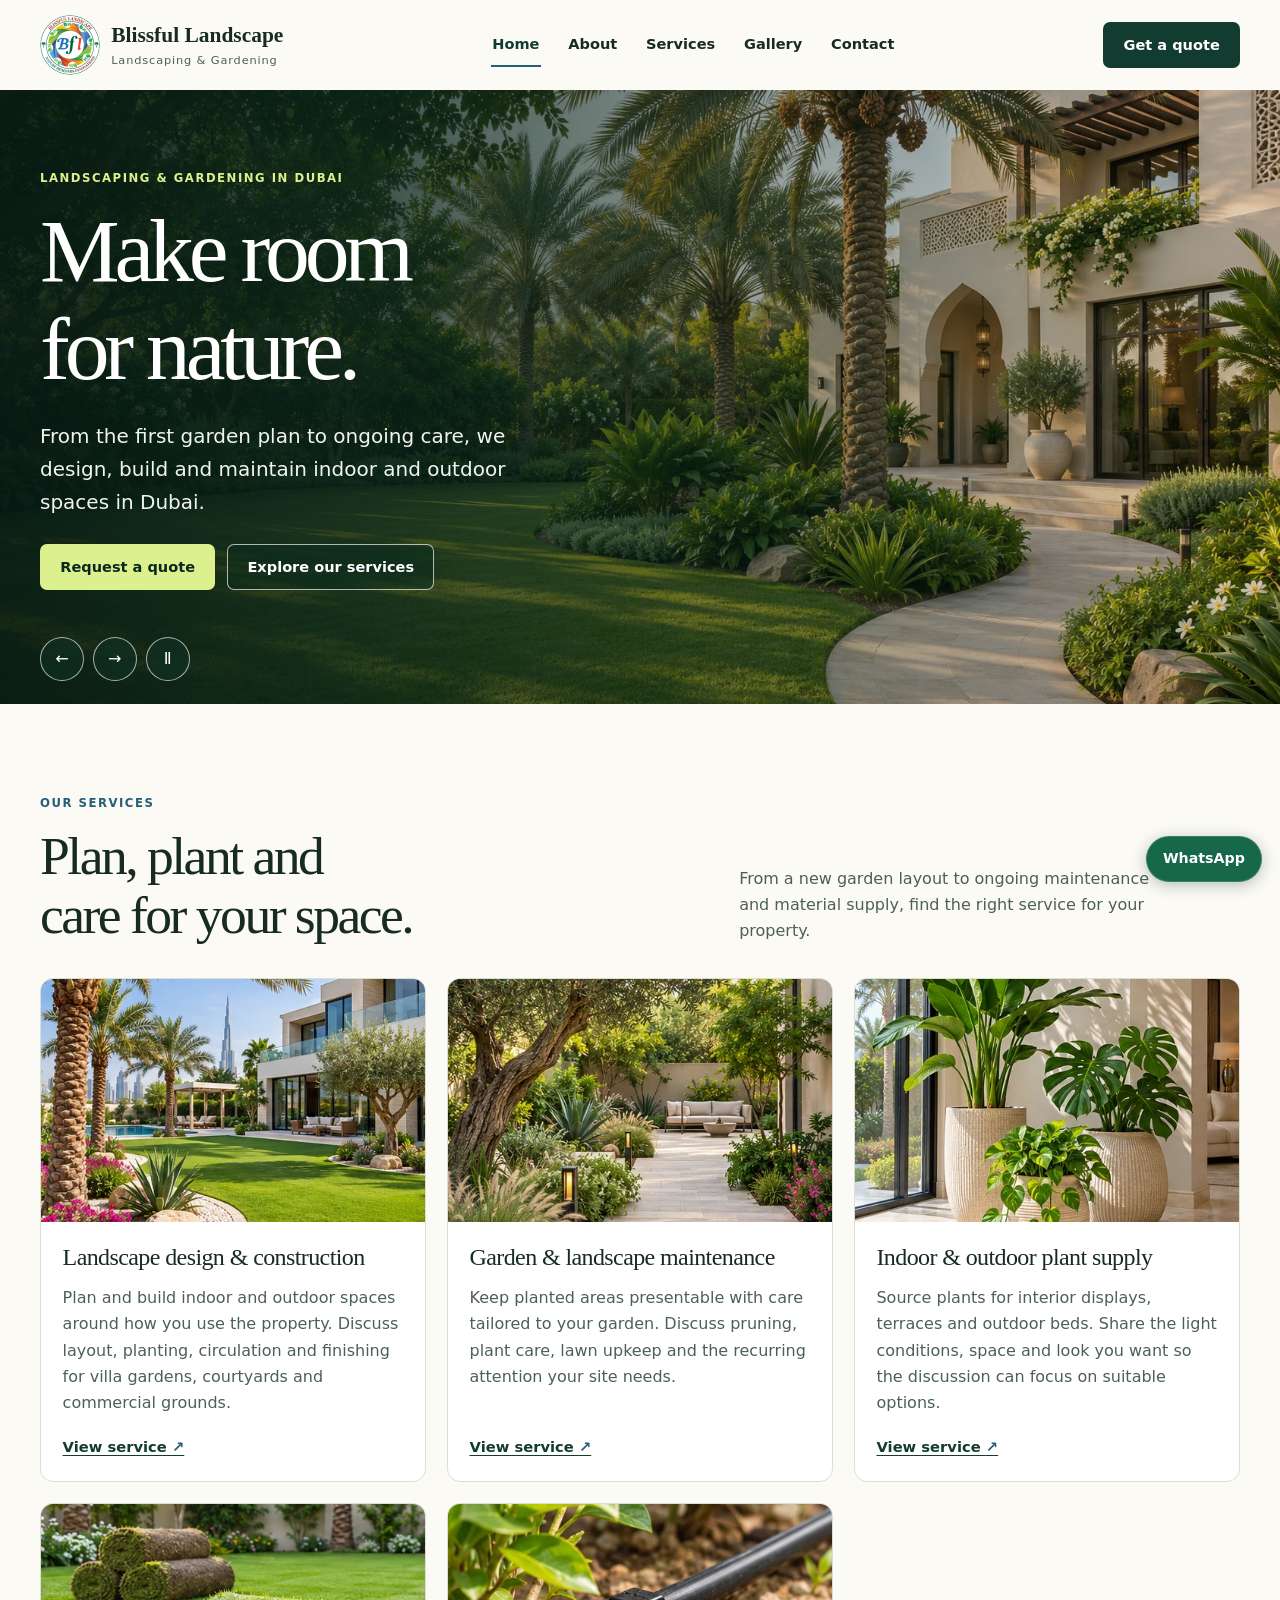
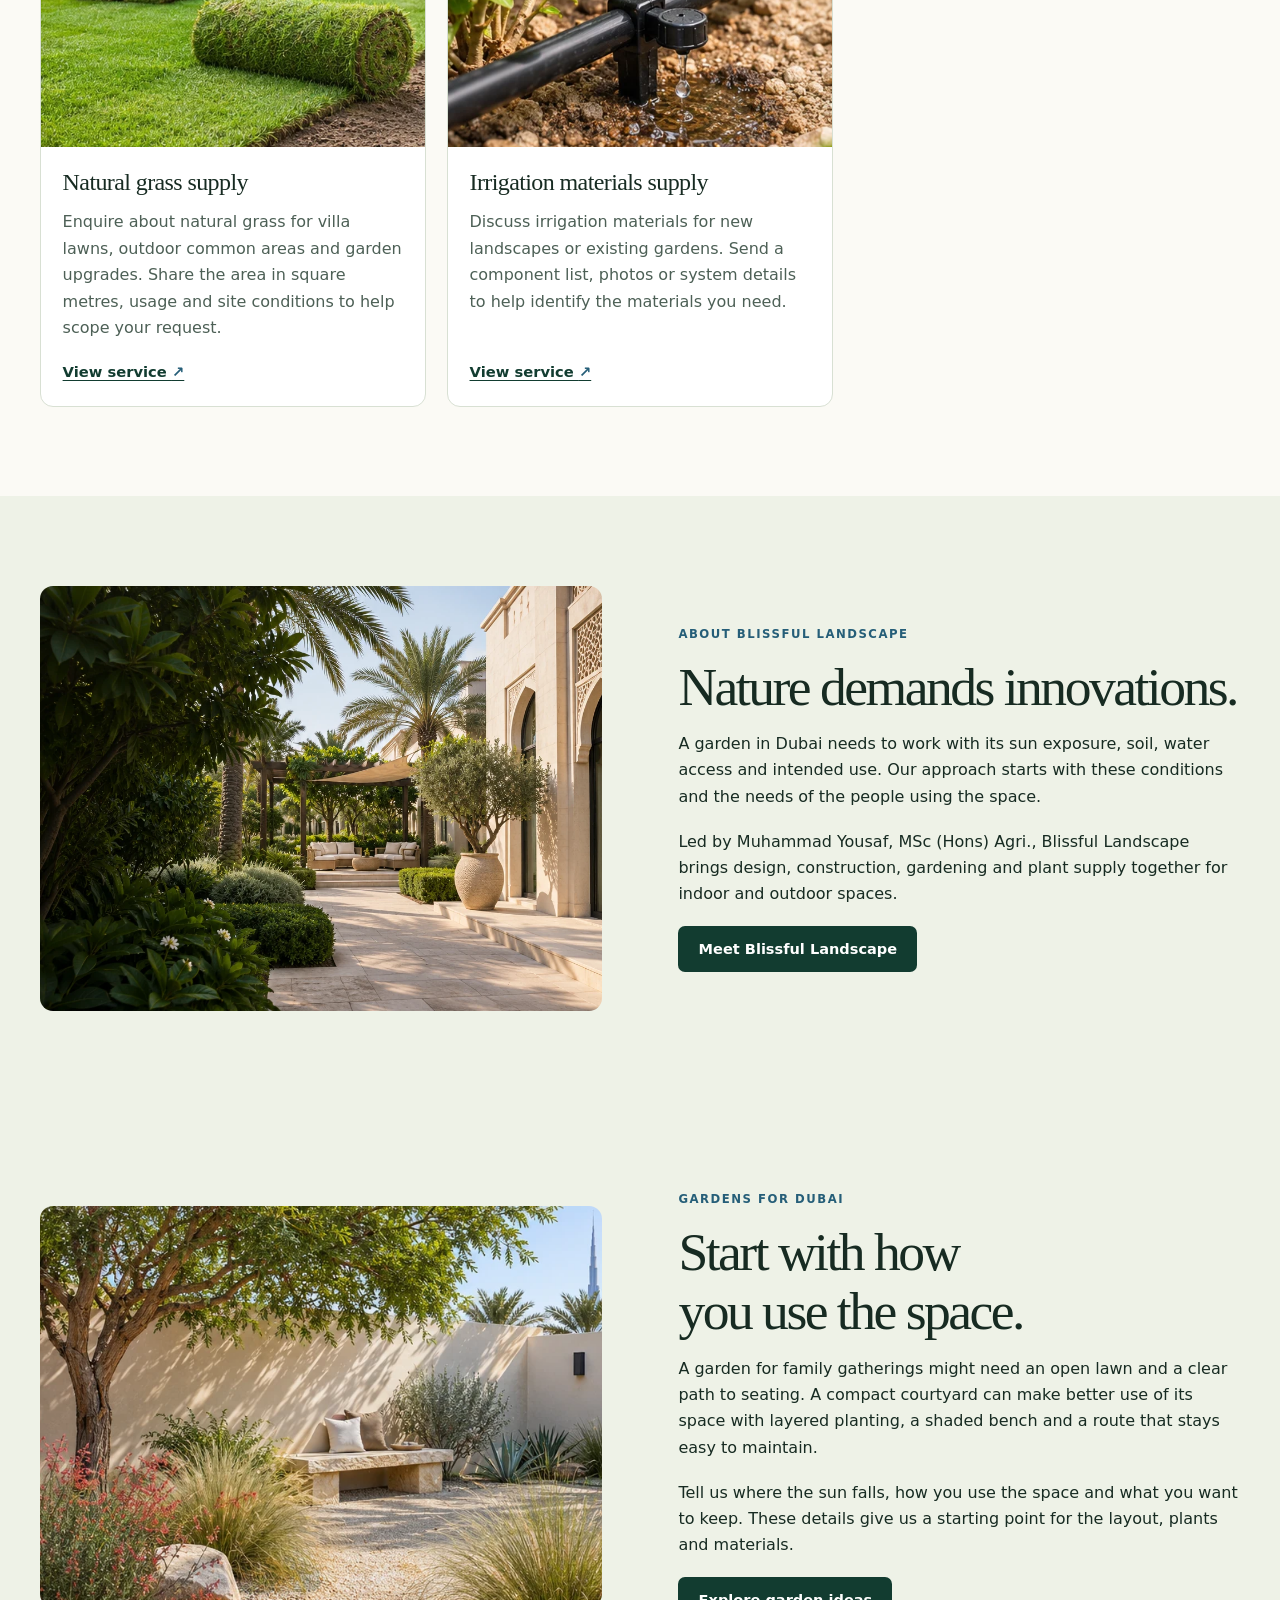
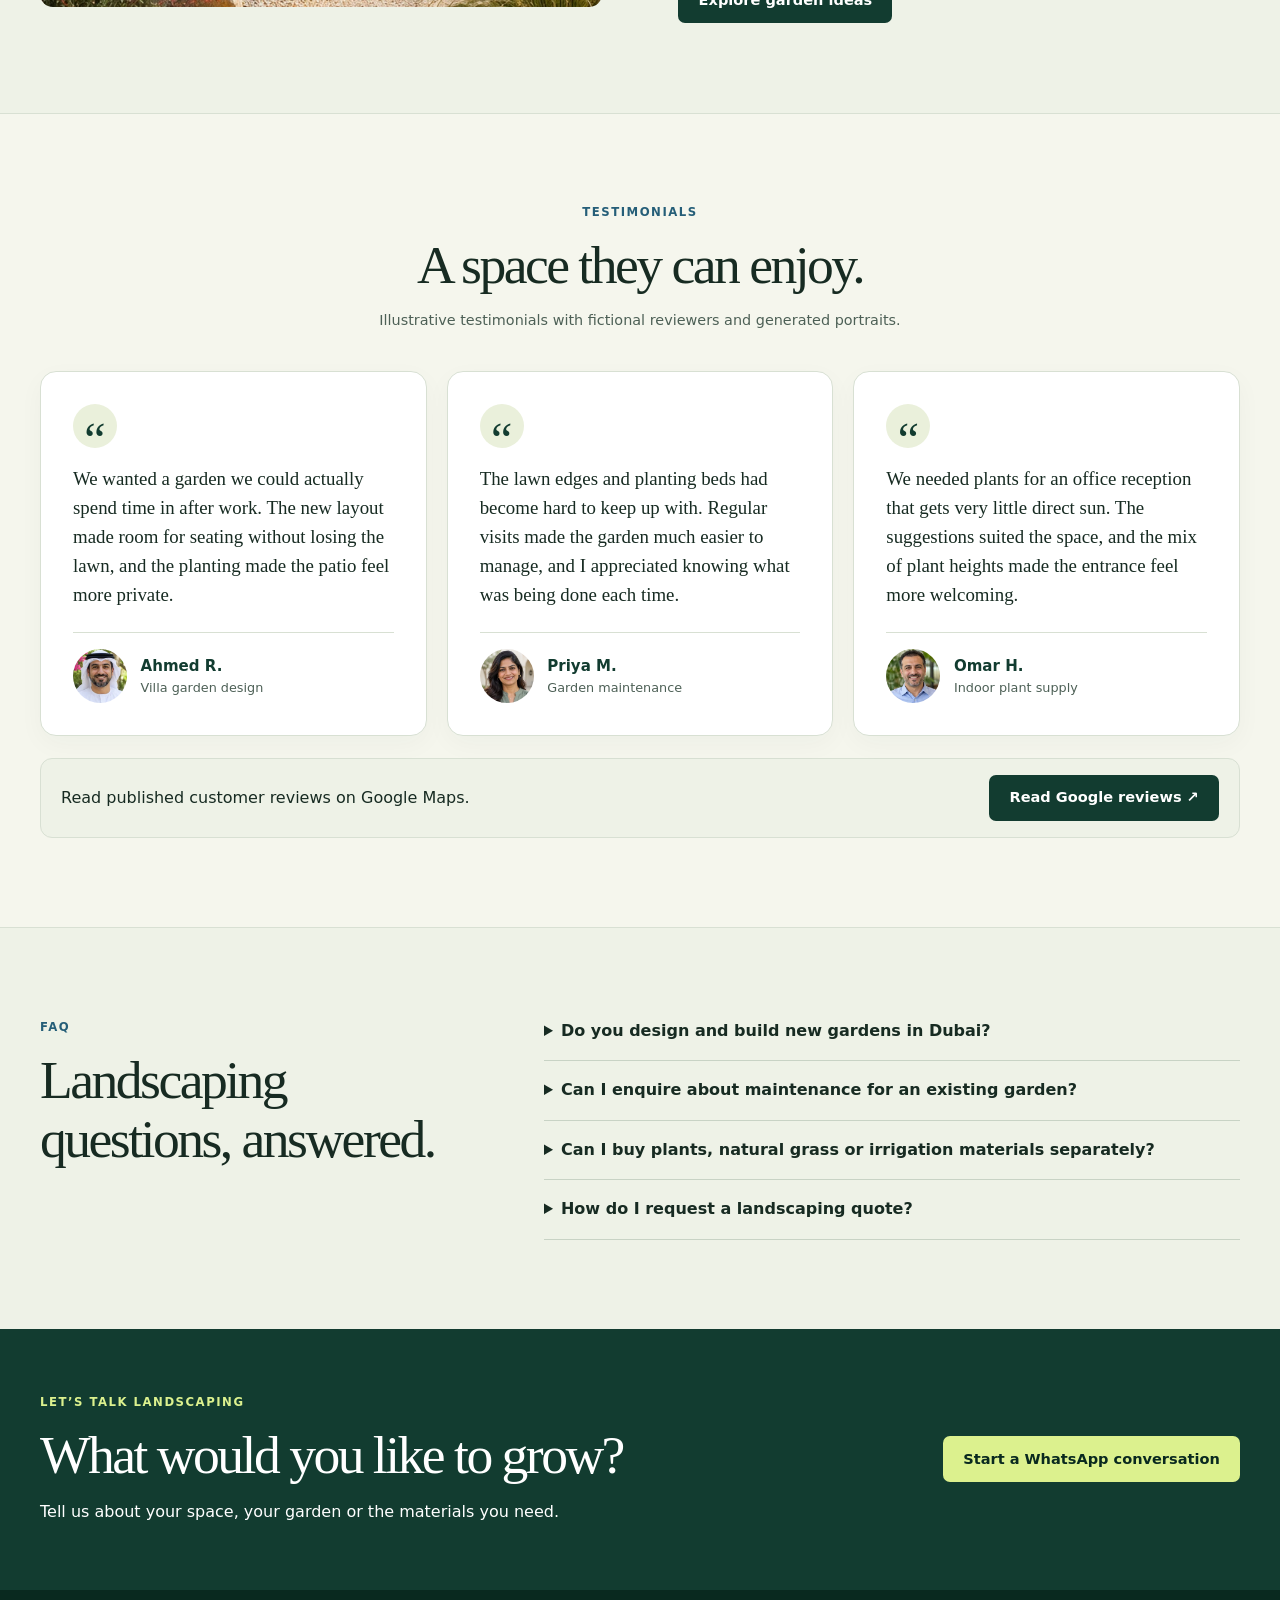
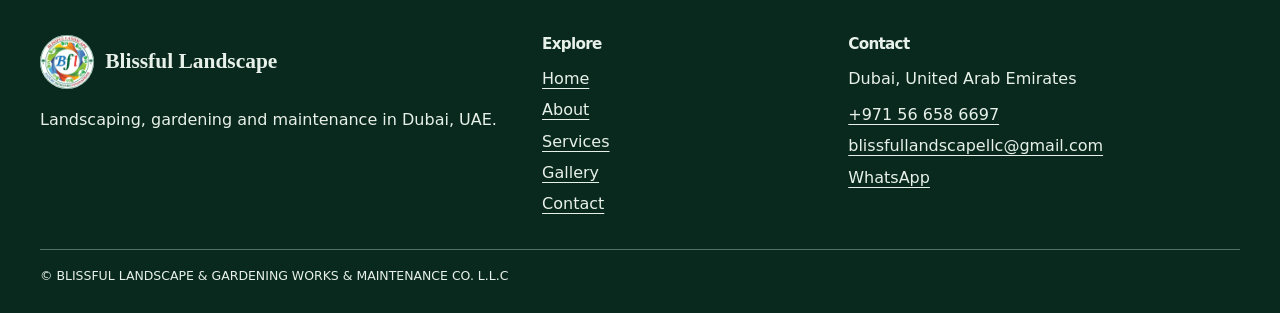
==== index.html @ 8ee87cff "Upload website files" ====
<!doctype html>
<html lang="en"><head><meta charset="utf-8"><meta name="viewport" content="width=device-width,initial-scale=1">
<title>Landscaping &amp; Garden Maintenance Dubai | Blissful Landscape</title><meta name="description" content="Blissful Landscape designs, builds and maintains indoor and outdoor spaces in Dubai. Enquire about landscaping, plants, natural grass and irrigation materials."><link rel="canonical" href="https://www.blissfullandscape.com/"><meta name="theme-color" content="#123c30">
<meta property="og:type" content="website"><meta property="og:title" content="Landscaping &amp; Garden Maintenance Dubai | Blissful Landscape"><meta property="og:description" content="Blissful Landscape designs, builds and maintains indoor and outdoor spaces in Dubai. Enquire about landscaping, plants, natural grass and irrigation materials."><meta property="og:url" content="https://www.blissfullandscape.com/"><meta property="og:image" content="https://www.blissfullandscape.com/assets/hero.webp"><meta name="twitter:card" content="summary_large_image">
<link rel="icon" href="assets/icon.png"><link rel="stylesheet" href="assets/style.css"><script defer src="assets/main.js"></script><script type="application/ld+json">{"@context": "https://schema.org", "@type": "LocalBusiness", "@id": "https://www.blissfullandscape.com/#business", "name": "BLISSFUL LANDSCAPE & GARDENING WORKS & MAINTENANCE CO. L.L.C", "alternateName": "Blissful Landscape", "url": "https://www.blissfullandscape.com/", "logo": "https://www.blissfullandscape.com/assets/logo.webp", "telephone": "+971566586697", "email": "blissfullandscapellc@gmail.com", "address": {"@type": "PostalAddress", "addressLocality": "Dubai", "addressCountry": "AE"}, "areaServed": {"@type": "City", "name": "Dubai"}, "hasOfferCatalog": {"@type": "OfferCatalog", "name": "Landscaping services and supply", "itemListElement": [{"@type": "Offer", "itemOffered": {"@type": "Service", "name": "Landscape design & construction", "url": "https://www.blissfullandscape.com/services.html#landscape"}}, {"@type": "Offer", "itemOffered": {"@type": "Service", "name": "Garden & landscape maintenance", "url": "https://www.blissfullandscape.com/services.html#maintenance"}}, {"@type": "Offer", "itemOffered": {"@type": "Service", "name": "Indoor & outdoor plant supply", "url": "https://www.blissfullandscape.com/services.html#plants"}}, {"@type": "Offer", "itemOffered": {"@type": "Service", "name": "Natural grass supply", "url": "https://www.blissfullandscape.com/services.html#grass"}}, {"@type": "Offer", "itemOffered": {"@type": "Service", "name": "Irrigation materials supply", "url": "https://www.blissfullandscape.com/services.html#irrigation"}}]}}</script></head>
<body><a class="skip" href="#main">Skip to content</a><header><div class="wrap header-inner"><a class="brand" href="index.html"><img src="assets/logo.webp" alt="" width="60" height="60"><span><strong>Blissful Landscape</strong><small>Landscaping &amp; Gardening</small></span></a><button type="button" class="menu" hidden aria-expanded="false" aria-controls="main-nav">Menu</button><nav id="main-nav" aria-label="Main navigation"><a href="index.html" aria-current="page">Home</a><a href="about.html">About</a><a href="services.html">Services</a><a href="gallery.html">Gallery</a><a href="contact.html">Contact</a></nav><a class="btn header-quote dark" href="contact.html">Get a quote</a></div></header>
<main id="main"><section class="hero" aria-label="Landscaping highlights" aria-roledescription="carousel"><article class="slide"><img src="assets/hero.webp" alt="Modern Dubai villa framed by a lush landscaped garden" loading="eager" decoding="async" fetchpriority="high"><div class="wrap slide-copy"><p class="eyebrow">Landscaping & gardening in Dubai</p><h1>Make room for nature.</h1><p>From the first garden plan to ongoing care, we design, build and maintain indoor and outdoor spaces in Dubai.</p><div class="actions"><a class="btn " href="contact.html">Request a quote</a><a class="btn outline" href="services.html">Explore our services</a></div></div></article><article class="slide" hidden><img src="assets/courtyard.webp" alt="Limestone path through a planted courtyard" loading="lazy" decoding="async"><div class="wrap slide-copy"><p class="eyebrow">Garden design & planting</p><h2>A garden made for everyday living.</h2><p>Create an inviting courtyard, a greener entrance or a planted space where people can spend time.</p><div class="actions"><a class="btn " href="contact.html">Request a quote</a><a class="btn outline" href="services.html">Explore our services</a></div></div></article><article class="slide" hidden><img src="assets/commercial.webp" alt="Landscaped commercial courtyard at golden hour" loading="lazy" decoding="async"><div class="wrap slide-copy"><p class="eyebrow">Landscape maintenance</p><h2>Keep your landscape looking its best.</h2><p>Talk to us about garden care, plant supply and natural grass for your property.</p><div class="actions"><a class="btn " href="contact.html">Request a quote</a><a class="btn outline" href="services.html">Explore our services</a></div></div></article><div class="wrap carousel-controls" hidden><button type="button" data-slide="prev" aria-label="Previous slide">←</button><button type="button" data-slide="next" aria-label="Next slide">→</button><button type="button" data-slide="pause" aria-label="Pause slideshow">Ⅱ</button></div></section><section class="section wrap"><div class="section-head"><div><p class="eyebrow">OUR SERVICES</p><h2>Plan, plant and care for your space.</h2></div><p>From a new garden layout to ongoing maintenance and material supply, find the right service for your property.</p></div><div class="cards"><article class="card"><img src="assets/landscape.webp" alt="Landscaped villa garden with palms and lawn" loading="lazy" decoding="async"><div><h3>Landscape design &amp; construction</h3><p>Plan and build indoor and outdoor spaces around how you use the property. Discuss layout, planting, circulation and finishing for villa gardens, courtyards and commercial grounds.</p><a class="arrow" href="services.html#landscape">View service <span aria-hidden="true">↗</span></a></div></article><article class="card"><img src="assets/maintenance.webp" alt="Maintained courtyard garden with a limestone path" loading="lazy" decoding="async"><div><h3>Garden &amp; landscape maintenance</h3><p>Keep planted areas presentable with care tailored to your garden. Discuss pruning, plant care, lawn upkeep and the recurring attention your site needs.</p><a class="arrow" href="services.html#maintenance">View service <span aria-hidden="true">↗</span></a></div></article><article class="card"><img src="assets/plants.webp" alt="Leafy indoor plants in textured floor pots" loading="lazy" decoding="async"><div><h3>Indoor &amp; outdoor plant supply</h3><p>Source plants for interior displays, terraces and outdoor beds. Share the light conditions, space and look you want so the discussion can focus on suitable options.</p><a class="arrow" href="services.html#plants">View service <span aria-hidden="true">↗</span></a></div></article><article class="card"><img src="assets/grass.webp" alt="Rolls of natural turf beside a garden lawn" loading="lazy" decoding="async"><div><h3>Natural grass supply</h3><p>Enquire about natural grass for villa lawns, outdoor common areas and garden upgrades. Share the area in square metres, usage and site conditions to help scope your request.</p><a class="arrow" href="services.html#grass">View service <span aria-hidden="true">↗</span></a></div></article><article class="card"><img src="assets/irrigation.webp" alt="Drip irrigation tubing beside garden plants" loading="lazy" decoding="async"><div><h3>Irrigation materials supply</h3><p>Discuss irrigation materials for new landscapes or existing gardens. Send a component list, photos or system details to help identify the materials you need.</p><a class="arrow" href="services.html#irrigation">View service <span aria-hidden="true">↗</span></a></div></article></div></section>
<section class="section band"><div class="wrap split"><img src="assets/courtyard.webp" alt="Curved walkway through a planted courtyard" loading="lazy" decoding="async"><div><p class="eyebrow">ABOUT BLISSFUL LANDSCAPE</p><h2>Nature demands innovations.</h2><p>A garden in Dubai needs to work with its sun exposure, soil, water access and intended use. Our approach starts with these conditions and the needs of the people using the space.</p><p>Led by Muhammad Yousaf, MSc (Hons) Agri., Blissful Landscape brings design, construction, gardening and plant supply together for indoor and outdoor spaces.</p><a class="btn dark" href="about.html">Meet Blissful Landscape</a></div></div></section>
<section class="section band"><div class="wrap split editorial">
    <img src="assets/quiet-courtyard.webp" alt="Shaded bench beside ornamental grasses in a Dubai courtyard" loading="lazy" decoding="async">
    <div><p class="eyebrow">GARDENS FOR DUBAI</p><h2>Start with how you use the space.</h2><p>A garden for family gatherings might need an open lawn and a clear path to seating. A compact courtyard can make better use of its space with layered planting, a shaded bench and a route that stays easy to maintain.</p><p>Tell us where the sun falls, how you use the space and what you want to keep. These details give us a starting point for the layout, plants and materials.</p><a class="btn dark" href="gallery.html">Explore garden ideas</a></div>
    </div></section><section class="section testimonial-section" aria-labelledby="feedback-title">
<div class="wrap">
  <div class="testimonial-heading">
    <p class="eyebrow">TESTIMONIALS</p>
    <h2 id="feedback-title">A space they can enjoy.</h2>
    <p>Illustrative testimonials with fictional reviewers and generated portraits.</p>
  </div>
  <div class="testimonial-grid"><figure class="testimonial-card">
  <span class="testimonial-quote" aria-hidden="true">“</span>
  <blockquote><p>We wanted a garden we could actually spend time in after work. The new layout made room for seating without losing the lawn, and the planting made the patio feel more private.</p></blockquote>
  <figcaption>
    <img src="assets/reviewer-villa.webp" alt="" width="54" height="54" loading="lazy" decoding="async">
    <span><strong>Ahmed R.</strong><small>Villa garden design</small></span>
  </figcaption>
</figure><figure class="testimonial-card">
  <span class="testimonial-quote" aria-hidden="true">“</span>
  <blockquote><p>The lawn edges and planting beds had become hard to keep up with. Regular visits made the garden much easier to manage, and I appreciated knowing what was being done each time.</p></blockquote>
  <figcaption>
    <img src="assets/reviewer-care.webp" alt="" width="54" height="54" loading="lazy" decoding="async">
    <span><strong>Priya M.</strong><small>Garden maintenance</small></span>
  </figcaption>
</figure><figure class="testimonial-card">
  <span class="testimonial-quote" aria-hidden="true">“</span>
  <blockquote><p>We needed plants for an office reception that gets very little direct sun. The suggestions suited the space, and the mix of plant heights made the entrance feel more welcoming.</p></blockquote>
  <figcaption>
    <img src="assets/reviewer-office.webp" alt="" width="54" height="54" loading="lazy" decoding="async">
    <span><strong>Omar H.</strong><small>Indoor plant supply</small></span>
  </figcaption>
</figure></div>
  <div class="testimonial-source"><p>Read published customer reviews on Google Maps.</p><a class="btn dark" href="https://www.google.com/maps?cid=11761759512298063301&amp;gl=AE&amp;hl=en">Read Google reviews ↗</a></div>
</div>
</section>
<section class="section band"><div class="wrap faq"><div><p class="eyebrow">FAQ</p><h2>Landscaping questions, answered.</h2></div><div><details><summary>Do you design and build new gardens in Dubai?</summary><p>Yes. Blissful Landscape works on indoor and outdoor spaces, from layout and planting discussions through landscape construction. Send photos and approximate dimensions for an initial conversation.</p></details><details><summary>Can I enquire about maintenance for an existing garden?</summary><p>Yes. Share the location, approximate size and any concerns such as overgrowth, patchy lawn or plants that need attention. We can discuss a suitable maintenance scope.</p></details><details><summary>Can I buy plants, natural grass or irrigation materials separately?</summary><p>Yes. The company supplies indoor and outdoor plants, natural grass and irrigation materials. Include quantities, sizes or a material list where possible.</p></details><details><summary>How do I request a landscaping quote?</summary><p>Use the contact form to send an enquiry on WhatsApp, or email us with the Dubai location, photos, dimensions and the work you have in mind. Pricing depends on the agreed scope and site requirements.</p></details></div></div></section></main><section class="closing"><div class="wrap closing-inner"><div><p class="eyebrow">LET’S TALK LANDSCAPING</p><h2>What would you like to grow?</h2><p>Tell us about your space, your garden or the materials you need.</p></div><a class="btn " href="https://wa.me/971566586697?text=Hello%20Blissful%20Landscape%2C%20I%20would%20like%20to%20discuss%20a%20landscaping%20enquiry.">Start a WhatsApp conversation</a></div></section>
<footer><div class="wrap footer-grid"><div><a class="brand footer-brand" href="index.html"><img src="assets/logo.webp" alt="" width="54" height="54"><strong>Blissful Landscape</strong></a><p>Landscaping, gardening and maintenance in Dubai, UAE.</p></div><div><h2>Explore</h2><nav aria-label="Footer"><a href="index.html">Home</a><a href="about.html">About</a><a href="services.html">Services</a><a href="gallery.html">Gallery</a><a href="contact.html">Contact</a></nav></div><div><h2>Contact</h2><p>Dubai, United Arab Emirates</p><a class="call" href="tel:+971566586697">+971 56 658 6697</a><a href="mailto:blissfullandscapellc@gmail.com">blissfullandscapellc@gmail.com</a><a href="https://wa.me/971566586697?text=Hello%20Blissful%20Landscape%2C%20I%20would%20like%20to%20discuss%20a%20landscaping%20enquiry.">WhatsApp</a></div></div><div class="wrap copyright">© BLISSFUL LANDSCAPE &amp; GARDENING WORKS &amp; MAINTENANCE CO. L.L.C</div></footer>
<aside class="quick" aria-label="Quick contact"><a class="quick-call call" href="tel:+971566586697" aria-label="Call Blissful Landscape">Call</a><a href="https://wa.me/971566586697?text=Hello%20Blissful%20Landscape%2C%20I%20would%20like%20to%20discuss%20a%20landscaping%20enquiry." aria-label="WhatsApp Blissful Landscape">WhatsApp</a></aside></body></html>
---- assets/style.css ----
:root{--forest:#123c30;--deep:#09291f;--leaf:#dcf18e;--blue:#255e78;--gold:#f0ba51;--paper:#fbfaf5;--band:#eef2e7;--ink:#172b22;--muted:#4d6056;--line:#d8e0d3;--white:#fff;--serif:Georgia,"Times New Roman",serif;color-scheme:light}
*,*::before,*::after{box-sizing:border-box}
html{scroll-behavior:smooth}
body{margin:0;background:var(--paper);color:var(--ink);font:1rem/1.65 system-ui,-apple-system,BlinkMacSystemFont,"Segoe UI",sans-serif}
img{display:block;max-width:100%;object-fit:cover}
a{color:inherit;text-underline-offset:.23em}
button,input,select,textarea{font:inherit}
a,button{-webkit-tap-highlight-color:transparent}
:focus-visible{outline:3px solid #ae6815;outline-offset:4px}
[hidden]{display:none!important}
.wrap{width:min(1200px,calc(100% - 80px));margin-inline:auto}
.skip{position:absolute;z-index:20;top:.5rem;left:.5rem;background:white;padding:.5rem 1rem;transform:translateY(-180%)}
.skip:focus{transform:none}
header{background:var(--paper);position:relative;z-index:3}
.header-inner{display:flex;align-items:center;justify-content:space-between;gap:1.25rem;min-height:90px}
.brand{display:inline-flex;align-items:center;gap:.7rem;text-decoration:none;line-height:1.18}
.brand img{border-radius:50%;background:white;flex:none}
.brand strong{display:block;font-family:var(--serif);font-size:1.34rem}
.brand small{display:block;font-size:.71rem;letter-spacing:.075em;margin-top:.35rem;color:var(--muted)}
header nav{display:flex;gap:clamp(.7rem,2vw,2rem);align-items:center}
header nav a{font-size:.91rem;font-weight:650;text-decoration:none;padding:.55rem .1rem;border-bottom:2px solid transparent}
header nav a:hover,header nav a[aria-current]{border-color:var(--blue);color:var(--forest)}
.menu{display:none;background:none;border:1px solid var(--line);border-radius:8px;padding:.5rem .8rem;cursor:pointer}
.btn{display:inline-flex;align-items:center;justify-content:center;min-height:46px;padding:.73rem 1.2rem;border-radius:7px;background:var(--leaf);color:var(--deep);border:1px solid transparent;text-decoration:none;font-weight:720;font-size:.91rem;text-align:center;line-height:1.3;cursor:pointer}
.btn:hover{background:#ebf7bb}
.btn.dark{background:var(--forest);color:white}
.btn.dark:hover{background:#21634f}
.btn.outline{background:#09291f70;color:white;border-color:#ffffffaa}
.btn.outline:hover{background:var(--forest)}
.eyebrow{font-weight:770;text-transform:uppercase;letter-spacing:.13em;font-size:.73rem;color:var(--blue);margin:0 0 .85rem}
h1,h2,h3{margin:0;font-family:var(--serif);font-weight:500;line-height:1.1;text-wrap:balance}
h1,.slide h2{font-size:clamp(2.85rem,7vw,6rem);letter-spacing:-.058em}
h2{font-size:clamp(2rem,4.2vw,3.35rem);letter-spacing:-.047em}
h3{font-size:1.5rem;letter-spacing:-.025em}
p{margin:.9rem 0 1.15rem}
.hero{position:relative;background:var(--deep);color:white}
.slide{position:relative;isolation:isolate;display:grid;align-items:center;min-height:clamp(570px,48vw,740px);padding:65px 0 100px}
.slide>img,.slide::after{position:absolute;inset:0;width:100%;height:100%}
.slide>img{z-index:-2;object-position:center 55%}
.slide::after{content:"";z-index:-1;background:linear-gradient(90deg,#071b14eb 0%,#09241aca 28%,#09241a65 62%,#09241a18 100%)}
.slide-copy>*{max-width:690px}
.slide-copy>p:not(.eyebrow){font-size:clamp(1.03rem,2vw,1.25rem);max-width:510px;color:#f0f4ef;margin:1.3rem 0 1.6rem}
.slide .eyebrow,.closing .eyebrow{color:var(--leaf)}
.actions{display:flex;flex-wrap:wrap;gap:.75rem}
.carousel-controls{position:absolute;bottom:1.45rem;left:0;right:0;display:flex;gap:.55rem}
.carousel-controls button{width:44px;height:44px;border-radius:50%;border:1px solid #ffffff9e;background:#102f22b5;color:white;cursor:pointer}
.carousel-controls button:hover{background:var(--forest)}
.section{padding-block:clamp(3.4rem,7vw,6.25rem)}
.section-head{display:grid;grid-template-columns:1.3fr 1fr;align-items:end;gap:1.5rem 3rem;margin-bottom:2.1rem}
.section-head>p{margin:0;max-width:435px;color:var(--muted)}
.cards,.quotes,.gallery{display:grid;grid-template-columns:repeat(3,minmax(0,1fr));gap:1.3rem}
.card,.quotes>*,.gallery figure,.form-panel{margin:0;background:white;border:1px solid var(--line);border-radius:13px;overflow:hidden}
.card{display:flex;flex-direction:column}
.card img,.gallery img{width:100%;aspect-ratio:1.58}
.card>div{display:flex;flex-direction:column;align-items:flex-start;padding:1.35rem;flex:1}
.card p{color:var(--muted)}
.arrow{font-size:.92rem;font-weight:720;color:var(--forest);margin-top:auto}
.arrow span{color:var(--blue)}
.band{background:var(--band)}
.split,.inner-grid,.contact-grid{display:grid;grid-template-columns:1fr 1fr;gap:clamp(2rem,6vw,6rem);align-items:center}
.split img,.inner-grid img,.service-row img{width:100%;aspect-ratio:1.32;border-radius:13px}
.split p,.measure{max-width:58ch}
.quotes{margin-top:1.5rem}
.quotes>*{padding:1.55rem}
blockquote{font:1.3rem/1.48 var(--serif);margin:0 0 1.25rem}
figcaption,.muted{color:var(--muted);font-size:.9rem}
.quotes figcaption{border-top:1px solid var(--line);padding-top:.85rem}
.faq{display:grid;grid-template-columns:.8fr 1.2fr;gap:2.5rem}
details{border-block-end:1px solid #c8d3c5;padding:1rem 0}
details:first-child{padding-top:0}
summary{font-weight:700;cursor:pointer}
details p{margin-bottom:0;color:var(--muted)}
.inner-hero{background:var(--forest);color:white;padding:clamp(2.8rem,6vw,5rem) 0}
.inner-hero h1{font-size:clamp(2.7rem,5.3vw,5rem)}
.inner-hero .eyebrow{color:var(--leaf)}
.inner-hero p:not(.eyebrow){color:#edf2e7;font-size:1.06rem;max-width:48ch}
.inner-grid img{aspect-ratio:1.65}
.service-row{display:grid;grid-template-columns:.9fr 1fr;align-items:center;gap:clamp(1.5rem,5vw,4.5rem);padding:2rem 0;border-bottom:1px solid var(--line);scroll-margin-top:1rem}
.service-row:first-child{padding-top:0}
.service-row:last-child{border:0;padding-bottom:0}
.service-row:nth-child(even) img{order:2}
.service-row img{aspect-ratio:1.57}
.service-row p{max-width:62ch}
.gallery figcaption{padding:.9rem 1.15rem;color:var(--ink);font-weight:700}
.contact-grid{align-items:start}
.contact-grid address{font-style:normal}
.contact-grid h3{margin-top:2rem}
.contact-grid a,footer a{overflow-wrap:anywhere}
.form-panel{padding:clamp(1.2rem,3.2vw,2rem)}
.form-panel h2{font-size:2.3rem;margin-bottom:1rem}
form label{display:block;font-weight:700;font-size:.9rem;margin-bottom:1rem}
input,select,textarea{width:100%;border:1px solid #bac9ba;border-radius:6px;background:var(--paper);color:var(--ink);padding:.65rem;margin-top:.35rem;font-weight:400}
textarea{resize:vertical}
form p{margin-bottom:0}
.closing{background:var(--forest);color:white;padding-block:clamp(2.7rem,5vw,4.4rem)}
.closing-inner{display:flex;align-items:center;justify-content:space-between;gap:1.5rem}
.closing-inner p:last-child{margin-bottom:0}
footer{background:var(--deep);color:#e8f1e9}
.footer-grid{display:grid;grid-template-columns:1.2fr .7fr 1fr;gap:2rem;padding-block:2.8rem 1.7rem}
.footer-grid h2{font:700 .95rem/1.3 system-ui,sans-serif;margin:0 0 .75rem}
.footer-grid nav a,.footer-grid div:last-child>a{display:block;margin-bottom:.3rem}
.footer-grid a:hover{color:var(--leaf)}
.footer-grid p{margin:.6rem 0}
.copyright{border-top:1px solid #527363;padding:1rem 0 1.6rem;font-size:.78rem;padding-right:8rem}
.quick{position:fixed;right:18px;bottom:18px;z-index:5;display:flex;gap:8px}
.quick a{display:grid;place-items:center;min-height:46px;padding:.5rem 1rem;border-radius:999px;background:#17674a;color:white;text-decoration:none;font-weight:740;font-size:.89rem;box-shadow:0 3px 15px #01241545;border:1px solid #ffffff26}
.quick a:hover{background:#0e5037}
.quick a.quick-call{background:var(--blue)}
@media(min-width:1101px){.call,.quick a.call{display:none}}
@media(max-width:950px){.wrap{width:calc(100% - 48px)}.header-quote{display:none}.cards,.gallery{grid-template-columns:repeat(2,minmax(0,1fr))}}
@media(max-width:720px){.wrap{width:calc(100% - 36px)}.header-inner{min-height:74px;flex-wrap:wrap;gap:0}.brand img{width:50px;height:50px}.menu{display:block}.header-inner nav{display:none;width:100%;padding:0 0 .8rem}.header-inner nav.open,.header-inner nav:focus-within,.menu[hidden]+nav{display:grid;gap:0}.header-inner nav a{padding:.65rem .2rem}.header-inner nav a[aria-current]{border-color:var(--line)}.slide{min-height:565px;padding-top:55px}.slide::after{background:linear-gradient(90deg,#071b14e8,#09241a80)}.slide>img{object-position:60% center}.section-head,.split,.inner-grid,.contact-grid,.faq,.service-row,.footer-grid{grid-template-columns:1fr;gap:1.55rem}.service-row:nth-child(even) img{order:0}.quotes{grid-template-columns:1fr}.closing-inner{display:grid;justify-items:start}.footer-grid{padding-block:2rem}.copyright{padding:1rem 0 1.2rem}.quick{right:12px;bottom:max(12px,env(safe-area-inset-bottom))}footer{padding-bottom:60px}}
@media(max-width:500px){.cards,.gallery{grid-template-columns:1fr}.slide .actions{gap:.55rem}.btn{padding-inline:.9rem}.brand strong{font-size:1.22rem}}
@media(prefers-reduced-motion:reduce){html{scroll-behavior:auto}}

/* Customer feedback and project guidance */
.editorial{align-items:center}
.editorial>img{aspect-ratio:1.4;object-position:center}
.editorial-reverse>img{order:2}
.gallery figcaption span{font-size:.9rem;color:var(--muted)}
.gallery figcaption span{display:block;font-weight:400;margin-top:.3rem}
.quote-guide{margin-bottom:0}
.quote-guide dt{font-weight:700;margin-top:.8rem}
.quote-guide dd{margin:.15rem 0 0;color:var(--muted)}
@media(max-width:720px){
  .editorial-reverse>img{order:0}
}

/* Homepage testimonial cards */
.testimonial-section{background:#f5f6ed;border-block:1px solid var(--line)}
.testimonial-heading{max-width:690px;margin:0 auto 2.35rem;text-align:center}
.testimonial-heading>p:last-child{color:var(--muted);font-size:.9rem;margin-bottom:0}
.testimonial-grid{display:grid;grid-template-columns:repeat(3,minmax(0,1fr));gap:1.25rem}
.testimonial-card{display:flex;flex-direction:column;align-items:flex-start;margin:0;padding:clamp(1.2rem,2.5vw,2rem);border:1px solid var(--line);border-radius:16px;background:white;box-shadow:0 8px 26px #123c3009}
.testimonial-quote{display:grid;place-items:center;width:44px;height:44px;padding-top:12px;margin-bottom:1.1rem;border-radius:50%;background:#eaf0db;color:var(--forest);font:3rem/1 var(--serif)}
.testimonial-card blockquote{font-size:1.18rem;line-height:1.53;margin:0 0 1.4rem}
.testimonial-card blockquote p{margin:0}
.testimonial-card figcaption{display:flex;align-items:center;gap:.85rem;width:100%;margin-top:auto;padding-top:1rem;border-top:1px solid var(--line);line-height:1.35}
.testimonial-card img{width:54px;height:54px;border-radius:50%;flex:none}
.testimonial-card strong{display:block;font-size:.94rem;color:var(--forest)}
.testimonial-card small{display:block;margin-top:.2rem;font-size:.8rem}
.testimonial-source{display:flex;align-items:center;justify-content:space-between;gap:.85rem 1.25rem;margin-top:1.35rem;padding:1rem 1.25rem;border:1px solid var(--line);border-radius:12px;background:#eef2e7}
.testimonial-source p{margin:0}
@media(max-width:820px){.testimonial-grid{grid-template-columns:1fr}}
@media(max-width:550px){.testimonial-source{flex-wrap:wrap}}
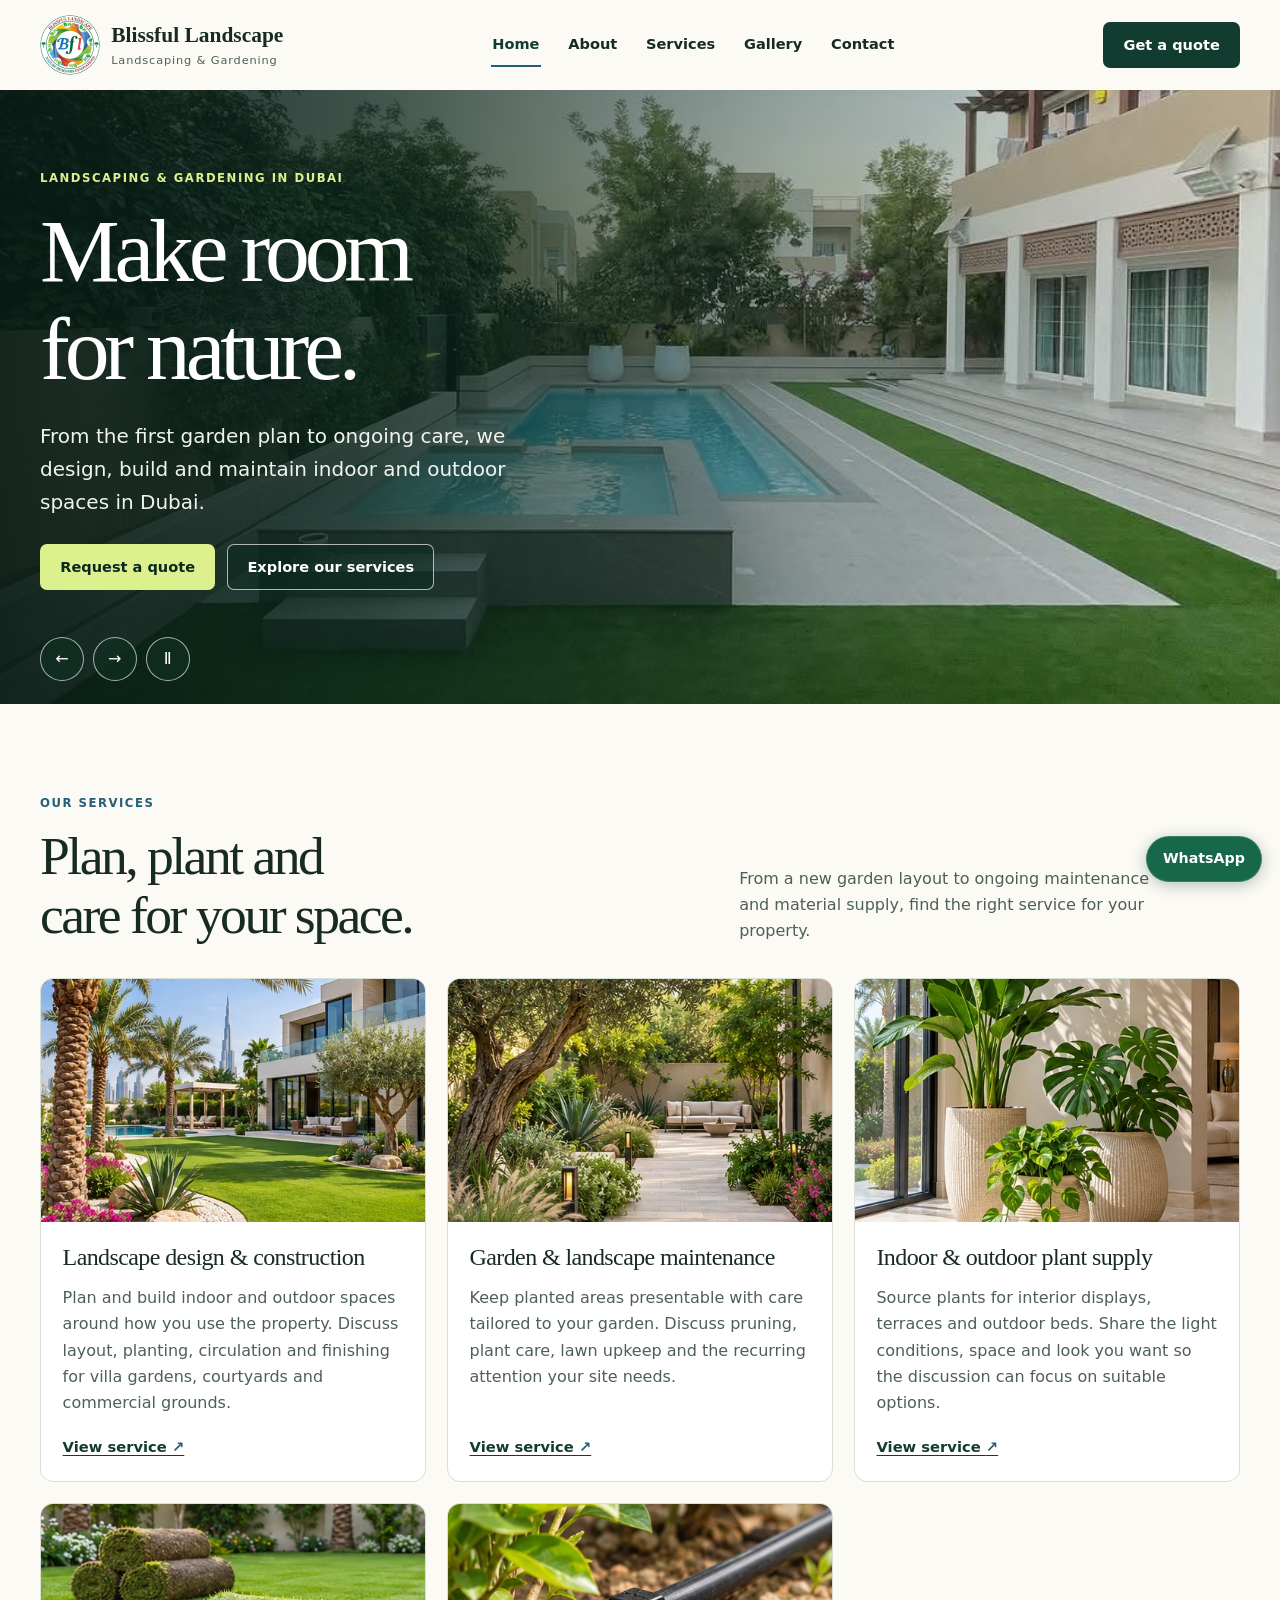
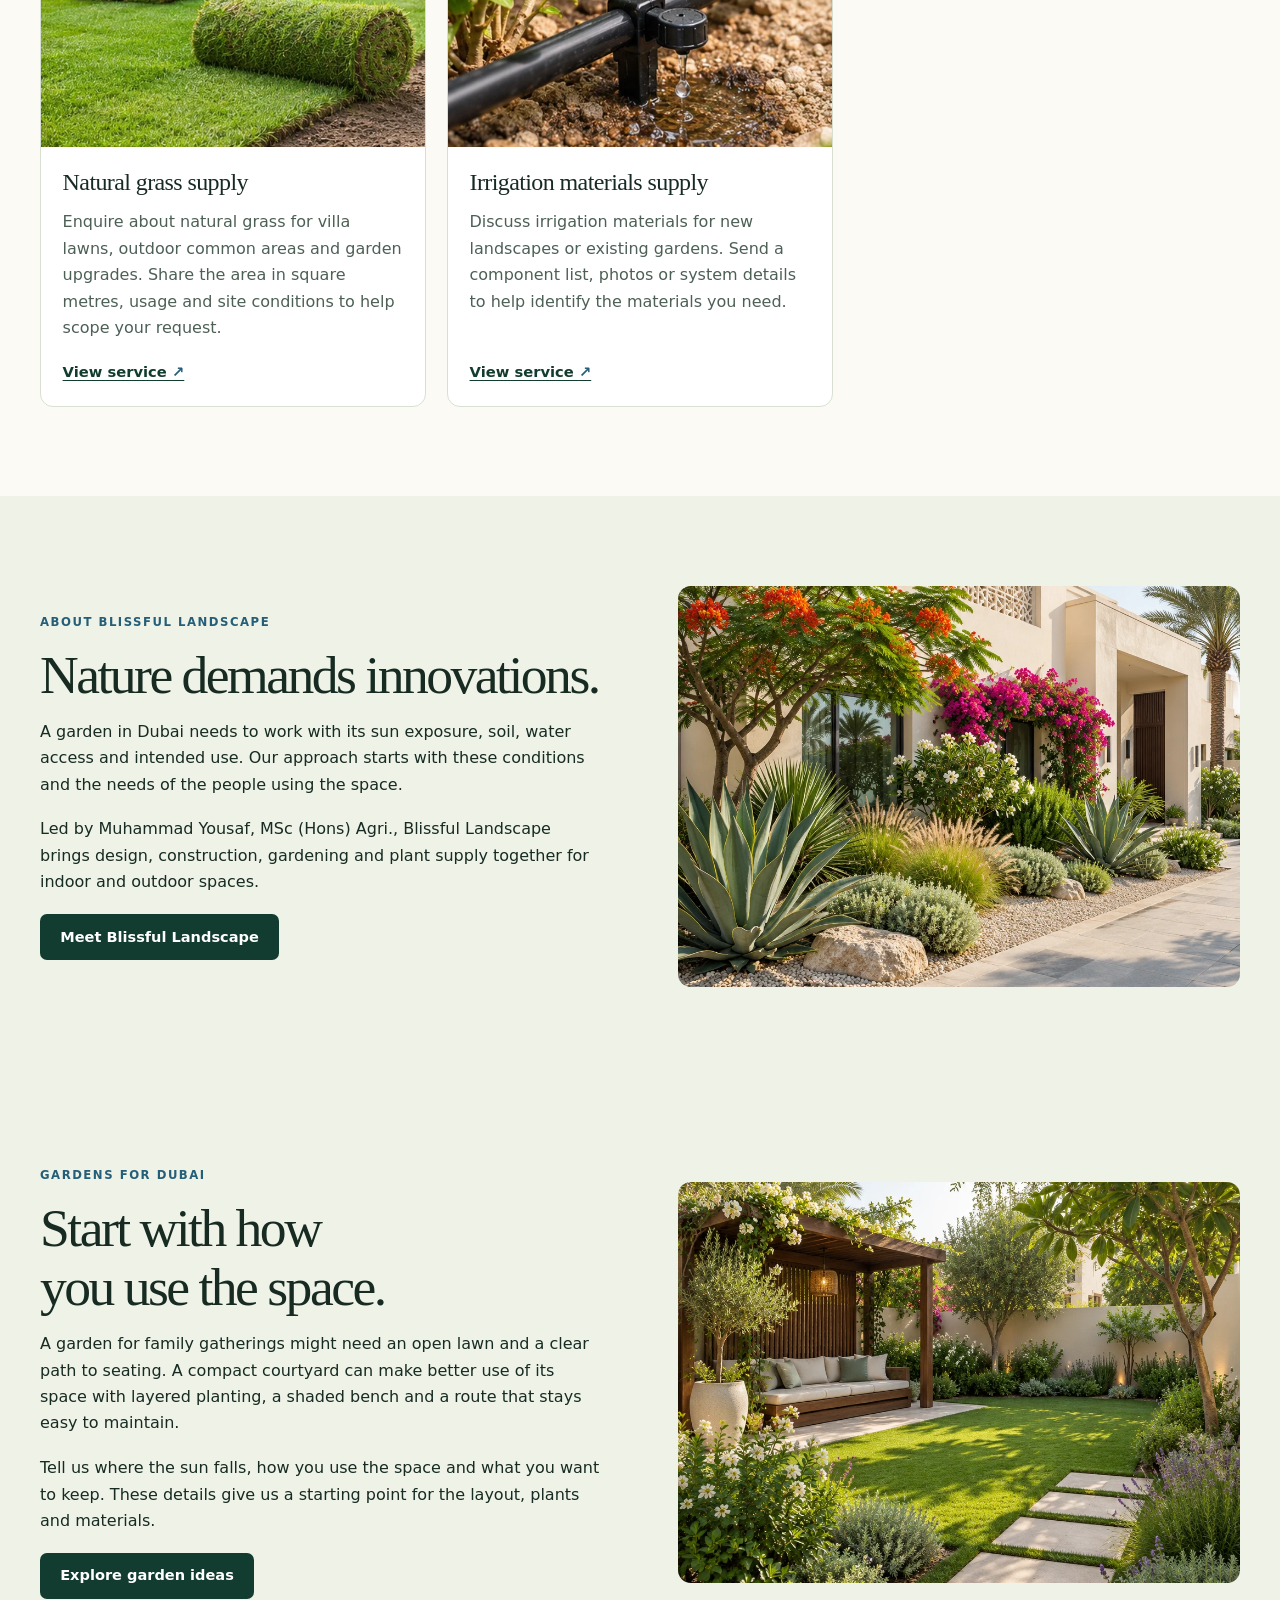
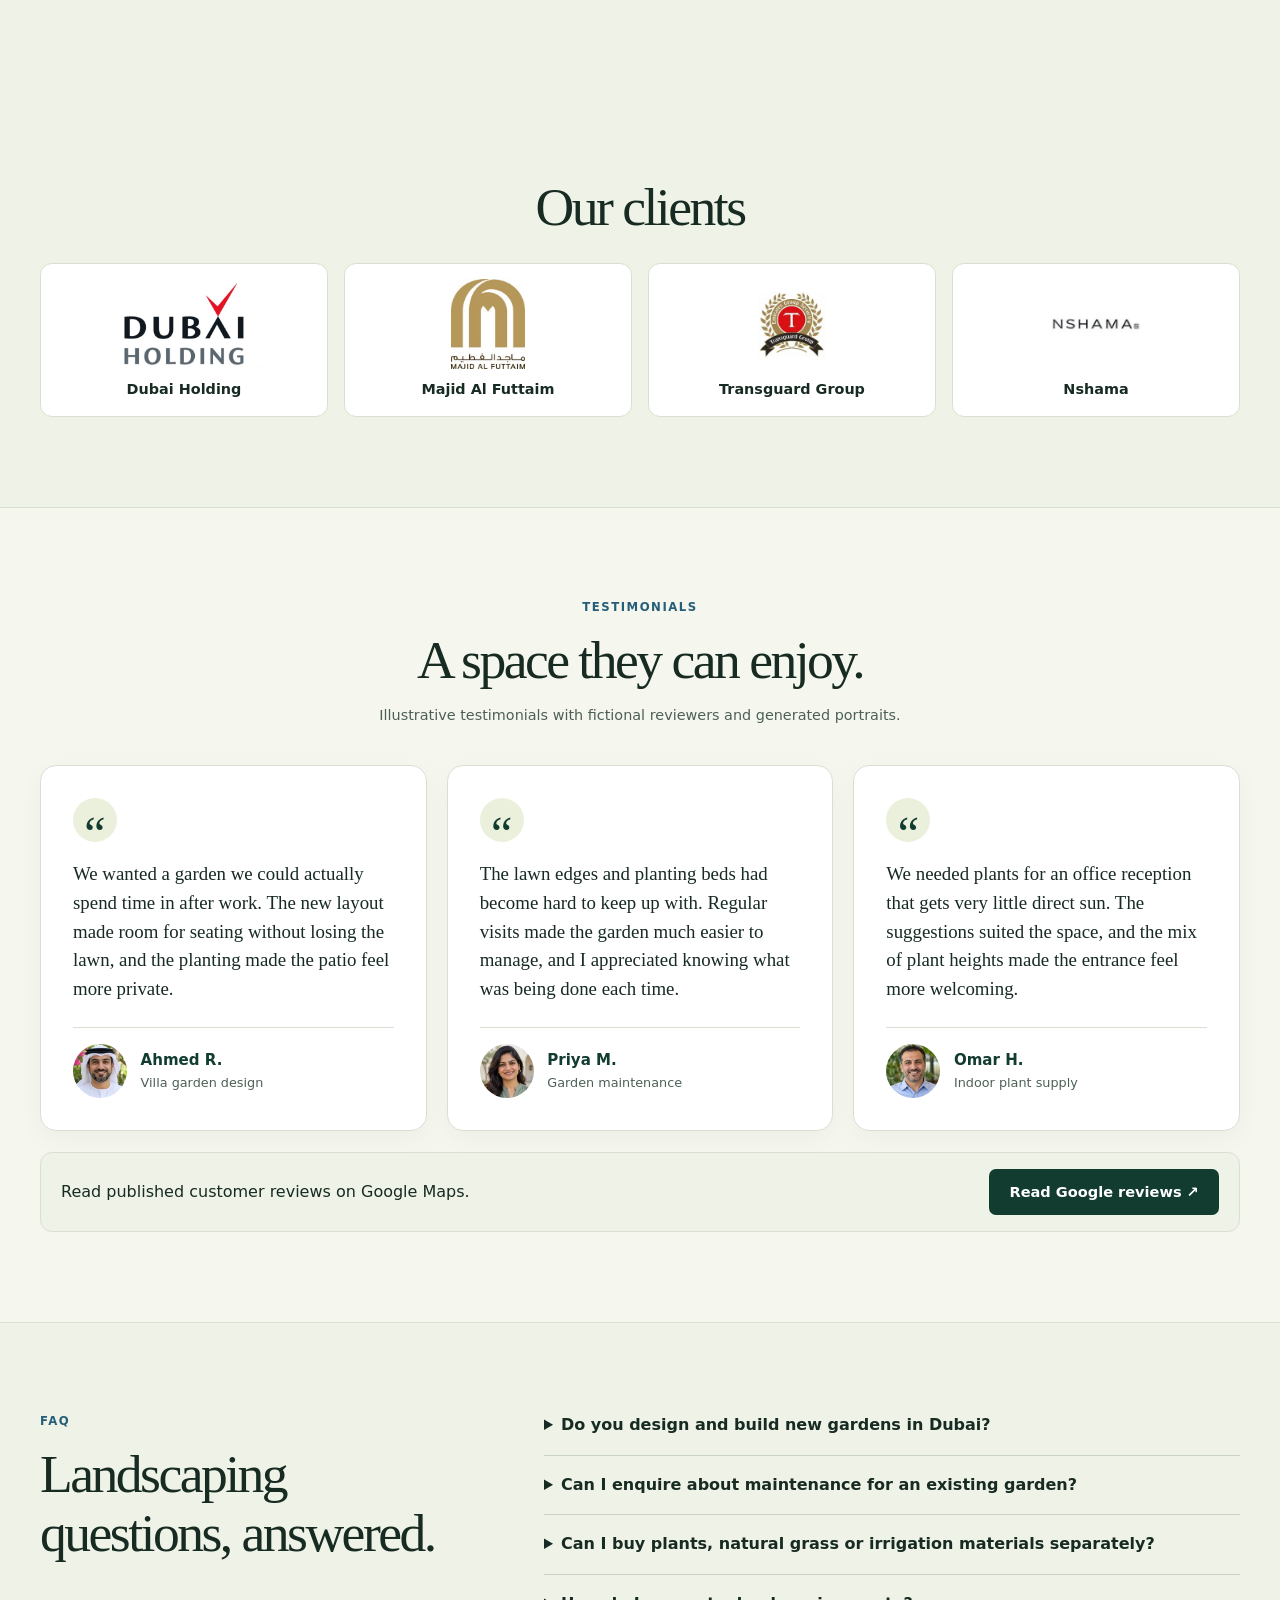
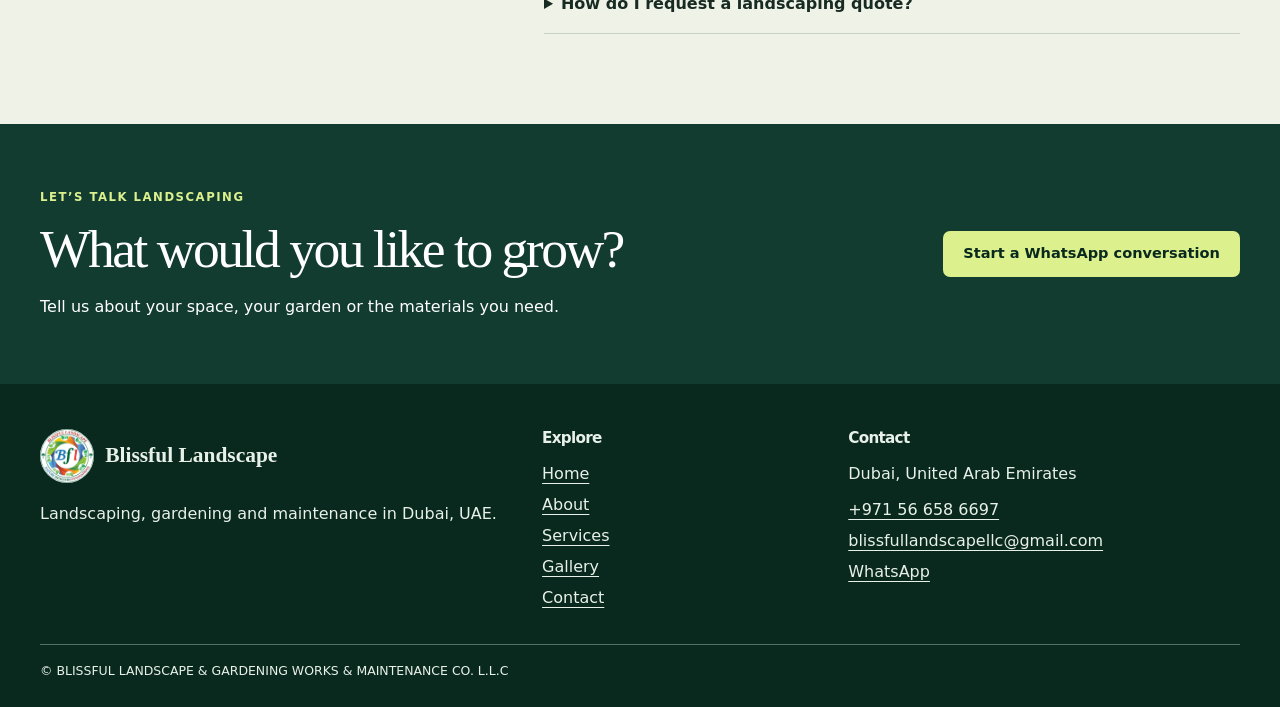
==== commit a69937c9: "Upload website files" ====
--- a/index.html
+++ b/index.html
@@ -1,15 +1,14 @@
 <!doctype html>
 <html lang="en"><head><meta charset="utf-8"><meta name="viewport" content="width=device-width,initial-scale=1">
 <title>Landscaping &amp; Garden Maintenance Dubai | Blissful Landscape</title><meta name="description" content="Blissful Landscape designs, builds and maintains indoor and outdoor spaces in Dubai. Enquire about landscaping, plants, natural grass and irrigation materials."><link rel="canonical" href="https://www.blissfullandscape.com/"><meta name="theme-color" content="#123c30">
-<meta property="og:type" content="website"><meta property="og:title" content="Landscaping &amp; Garden Maintenance Dubai | Blissful Landscape"><meta property="og:description" content="Blissful Landscape designs, builds and maintains indoor and outdoor spaces in Dubai. Enquire about landscaping, plants, natural grass and irrigation materials."><meta property="og:url" content="https://www.blissfullandscape.com/"><meta property="og:image" content="https://www.blissfullandscape.com/assets/hero.webp"><meta name="twitter:card" content="summary_large_image">
+<meta property="og:type" content="website"><meta property="og:title" content="Landscaping &amp; Garden Maintenance Dubai | Blissful Landscape"><meta property="og:description" content="Blissful Landscape designs, builds and maintains indoor and outdoor spaces in Dubai. Enquire about landscaping, plants, natural grass and irrigation materials."><meta property="og:url" content="https://www.blissfullandscape.com/"><meta property="og:image" content="https://www.blissfullandscape.com/assets/project-poolside.jpg"><meta name="twitter:card" content="summary_large_image">
 <link rel="icon" href="assets/icon.png"><link rel="stylesheet" href="assets/style.css"><script defer src="assets/main.js"></script><script type="application/ld+json">{"@context": "https://schema.org", "@type": "LocalBusiness", "@id": "https://www.blissfullandscape.com/#business", "name": "BLISSFUL LANDSCAPE & GARDENING WORKS & MAINTENANCE CO. L.L.C", "alternateName": "Blissful Landscape", "url": "https://www.blissfullandscape.com/", "logo": "https://www.blissfullandscape.com/assets/logo.webp", "telephone": "+971566586697", "email": "blissfullandscapellc@gmail.com", "address": {"@type": "PostalAddress", "addressLocality": "Dubai", "addressCountry": "AE"}, "areaServed": {"@type": "City", "name": "Dubai"}, "hasOfferCatalog": {"@type": "OfferCatalog", "name": "Landscaping services and supply", "itemListElement": [{"@type": "Offer", "itemOffered": {"@type": "Service", "name": "Landscape design & construction", "url": "https://www.blissfullandscape.com/services.html#landscape"}}, {"@type": "Offer", "itemOffered": {"@type": "Service", "name": "Garden & landscape maintenance", "url": "https://www.blissfullandscape.com/services.html#maintenance"}}, {"@type": "Offer", "itemOffered": {"@type": "Service", "name": "Indoor & outdoor plant supply", "url": "https://www.blissfullandscape.com/services.html#plants"}}, {"@type": "Offer", "itemOffered": {"@type": "Service", "name": "Natural grass supply", "url": "https://www.blissfullandscape.com/services.html#grass"}}, {"@type": "Offer", "itemOffered": {"@type": "Service", "name": "Irrigation materials supply", "url": "https://www.blissfullandscape.com/services.html#irrigation"}}]}}</script></head>
 <body><a class="skip" href="#main">Skip to content</a><header><div class="wrap header-inner"><a class="brand" href="index.html"><img src="assets/logo.webp" alt="" width="60" height="60"><span><strong>Blissful Landscape</strong><small>Landscaping &amp; Gardening</small></span></a><button type="button" class="menu" hidden aria-expanded="false" aria-controls="main-nav">Menu</button><nav id="main-nav" aria-label="Main navigation"><a href="index.html" aria-current="page">Home</a><a href="about.html">About</a><a href="services.html">Services</a><a href="gallery.html">Gallery</a><a href="contact.html">Contact</a></nav><a class="btn header-quote dark" href="contact.html">Get a quote</a></div></header>
-<main id="main"><section class="hero" aria-label="Landscaping highlights" aria-roledescription="carousel"><article class="slide"><img src="assets/hero.webp" alt="Modern Dubai villa framed by a lush landscaped garden" loading="eager" decoding="async" fetchpriority="high"><div class="wrap slide-copy"><p class="eyebrow">Landscaping & gardening in Dubai</p><h1>Make room for nature.</h1><p>From the first garden plan to ongoing care, we design, build and maintain indoor and outdoor spaces in Dubai.</p><div class="actions"><a class="btn " href="contact.html">Request a quote</a><a class="btn outline" href="services.html">Explore our services</a></div></div></article><article class="slide" hidden><img src="assets/courtyard.webp" alt="Limestone path through a planted courtyard" loading="lazy" decoding="async"><div class="wrap slide-copy"><p class="eyebrow">Garden design & planting</p><h2>A garden made for everyday living.</h2><p>Create an inviting courtyard, a greener entrance or a planted space where people can spend time.</p><div class="actions"><a class="btn " href="contact.html">Request a quote</a><a class="btn outline" href="services.html">Explore our services</a></div></div></article><article class="slide" hidden><img src="assets/commercial.webp" alt="Landscaped commercial courtyard at golden hour" loading="lazy" decoding="async"><div class="wrap slide-copy"><p class="eyebrow">Landscape maintenance</p><h2>Keep your landscape looking its best.</h2><p>Talk to us about garden care, plant supply and natural grass for your property.</p><div class="actions"><a class="btn " href="contact.html">Request a quote</a><a class="btn outline" href="services.html">Explore our services</a></div></div></article><div class="wrap carousel-controls" hidden><button type="button" data-slide="prev" aria-label="Previous slide">←</button><button type="button" data-slide="next" aria-label="Next slide">→</button><button type="button" data-slide="pause" aria-label="Pause slideshow">Ⅱ</button></div></section><section class="section wrap"><div class="section-head"><div><p class="eyebrow">OUR SERVICES</p><h2>Plan, plant and care for your space.</h2></div><p>From a new garden layout to ongoing maintenance and material supply, find the right service for your property.</p></div><div class="cards"><article class="card"><img src="assets/landscape.webp" alt="Landscaped villa garden with palms and lawn" loading="lazy" decoding="async"><div><h3>Landscape design &amp; construction</h3><p>Plan and build indoor and outdoor spaces around how you use the property. Discuss layout, planting, circulation and finishing for villa gardens, courtyards and commercial grounds.</p><a class="arrow" href="services.html#landscape">View service <span aria-hidden="true">↗</span></a></div></article><article class="card"><img src="assets/maintenance.webp" alt="Maintained courtyard garden with a limestone path" loading="lazy" decoding="async"><div><h3>Garden &amp; landscape maintenance</h3><p>Keep planted areas presentable with care tailored to your garden. Discuss pruning, plant care, lawn upkeep and the recurring attention your site needs.</p><a class="arrow" href="services.html#maintenance">View service <span aria-hidden="true">↗</span></a></div></article><article class="card"><img src="assets/plants.webp" alt="Leafy indoor plants in textured floor pots" loading="lazy" decoding="async"><div><h3>Indoor &amp; outdoor plant supply</h3><p>Source plants for interior displays, terraces and outdoor beds. Share the light conditions, space and look you want so the discussion can focus on suitable options.</p><a class="arrow" href="services.html#plants">View service <span aria-hidden="true">↗</span></a></div></article><article class="card"><img src="assets/grass.webp" alt="Rolls of natural turf beside a garden lawn" loading="lazy" decoding="async"><div><h3>Natural grass supply</h3><p>Enquire about natural grass for villa lawns, outdoor common areas and garden upgrades. Share the area in square metres, usage and site conditions to help scope your request.</p><a class="arrow" href="services.html#grass">View service <span aria-hidden="true">↗</span></a></div></article><article class="card"><img src="assets/irrigation.webp" alt="Drip irrigation tubing beside garden plants" loading="lazy" decoding="async"><div><h3>Irrigation materials supply</h3><p>Discuss irrigation materials for new landscapes or existing gardens. Send a component list, photos or system details to help identify the materials you need.</p><a class="arrow" href="services.html#irrigation">View service <span aria-hidden="true">↗</span></a></div></article></div></section>
-<section class="section band"><div class="wrap split"><img src="assets/courtyard.webp" alt="Curved walkway through a planted courtyard" loading="lazy" decoding="async"><div><p class="eyebrow">ABOUT BLISSFUL LANDSCAPE</p><h2>Nature demands innovations.</h2><p>A garden in Dubai needs to work with its sun exposure, soil, water access and intended use. Our approach starts with these conditions and the needs of the people using the space.</p><p>Led by Muhammad Yousaf, MSc (Hons) Agri., Blissful Landscape brings design, construction, gardening and plant supply together for indoor and outdoor spaces.</p><a class="btn dark" href="about.html">Meet Blissful Landscape</a></div></div></section>
+<main id="main"><section class="hero" aria-label="Landscaping highlights" aria-roledescription="carousel"><article class="slide"><img src="assets/project-poolside.jpg" alt="Villa pool terrace with a landscaped lawn and planted border" class="project-poolside" loading="eager" decoding="async"><div class="wrap slide-copy"><p class="eyebrow">Landscaping & gardening in Dubai</p><h1>Make room for nature.</h1><p>From the first garden plan to ongoing care, we design, build and maintain indoor and outdoor spaces in Dubai.</p><div class="actions"><a class="btn " href="contact.html">Request a quote</a><a class="btn outline" href="services.html">Explore our services</a></div></div></article><article class="slide" hidden><img src="assets/project-curved-path.jpg" alt="Curved stepping-stone path with pebble edging through a villa lawn" class="project-curved-path" loading="lazy" decoding="async"><div class="wrap slide-copy"><p class="eyebrow">Garden design & planting</p><h2>A garden made for everyday living.</h2><p>Create an inviting courtyard, a greener entrance or a planted space where people can spend time.</p><div class="actions"><a class="btn " href="contact.html">Request a quote</a><a class="btn outline" href="services.html">Explore our services</a></div></div></article><article class="slide" hidden><img src="assets/commercial.webp" alt="Landscaped commercial courtyard at golden hour" loading="lazy" decoding="async"><div class="wrap slide-copy"><p class="eyebrow">Landscape maintenance</p><h2>Keep your landscape looking its best.</h2><p>Talk to us about garden care, plant supply and natural grass for your property.</p><div class="actions"><a class="btn " href="contact.html">Request a quote</a><a class="btn outline" href="services.html">Explore our services</a></div></div></article><div class="wrap carousel-controls" hidden><button type="button" data-slide="prev" aria-label="Previous slide">←</button><button type="button" data-slide="next" aria-label="Next slide">→</button><button type="button" data-slide="pause" aria-label="Pause slideshow">Ⅱ</button></div></section><section class="section wrap"><div class="section-head"><div><p class="eyebrow">OUR SERVICES</p><h2>Plan, plant and care for your space.</h2></div><p>From a new garden layout to ongoing maintenance and material supply, find the right service for your property.</p></div><div class="cards"><article class="card"><img src="assets/landscape.webp" alt="Landscaped villa garden with palms and lawn" loading="lazy" decoding="async"><div><h3>Landscape design &amp; construction</h3><p>Plan and build indoor and outdoor spaces around how you use the property. Discuss layout, planting, circulation and finishing for villa gardens, courtyards and commercial grounds.</p><a class="arrow" href="services.html#landscape">View service <span aria-hidden="true">↗</span></a></div></article><article class="card"><img src="assets/maintenance.webp" alt="Maintained courtyard garden with a limestone path" loading="lazy" decoding="async"><div><h3>Garden &amp; landscape maintenance</h3><p>Keep planted areas presentable with care tailored to your garden. Discuss pruning, plant care, lawn upkeep and the recurring attention your site needs.</p><a class="arrow" href="services.html#maintenance">View service <span aria-hidden="true">↗</span></a></div></article><article class="card"><img src="assets/plants.webp" alt="Leafy indoor plants in textured floor pots" loading="lazy" decoding="async"><div><h3>Indoor &amp; outdoor plant supply</h3><p>Source plants for interior displays, terraces and outdoor beds. Share the light conditions, space and look you want so the discussion can focus on suitable options.</p><a class="arrow" href="services.html#plants">View service <span aria-hidden="true">↗</span></a></div></article><article class="card"><img src="assets/grass.webp" alt="Rolls of natural turf beside a garden lawn" loading="lazy" decoding="async"><div><h3>Natural grass supply</h3><p>Enquire about natural grass for villa lawns, outdoor common areas and garden upgrades. Share the area in square metres, usage and site conditions to help scope your request.</p><a class="arrow" href="services.html#grass">View service <span aria-hidden="true">↗</span></a></div></article><article class="card"><img src="assets/irrigation.webp" alt="Drip irrigation tubing beside garden plants" loading="lazy" decoding="async"><div><h3>Irrigation materials supply</h3><p>Discuss irrigation materials for new landscapes or existing gardens. Send a component list, photos or system details to help identify the materials you need.</p><a class="arrow" href="services.html#irrigation">View service <span aria-hidden="true">↗</span></a></div></article></div></section>
+<section class="section band"><div class="wrap split editorial"><div><p class="eyebrow">ABOUT BLISSFUL LANDSCAPE</p><h2>Nature demands innovations.</h2><p>A garden in Dubai needs to work with its sun exposure, soil, water access and intended use. Our approach starts with these conditions and the needs of the people using the space.</p><p>Led by Muhammad Yousaf, MSc (Hons) Agri., Blissful Landscape brings design, construction, gardening and plant supply together for indoor and outdoor spaces.</p><a class="btn dark" href="about.html">Meet Blissful Landscape</a></div><img src="assets/home-villa-planting.webp" alt="Layered planting and ornamental gravel outside a contemporary villa" loading="lazy" decoding="async"></div></section>
 <section class="section band"><div class="wrap split editorial">
-    <img src="assets/quiet-courtyard.webp" alt="Shaded bench beside ornamental grasses in a Dubai courtyard" loading="lazy" decoding="async">
-    <div><p class="eyebrow">GARDENS FOR DUBAI</p><h2>Start with how you use the space.</h2><p>A garden for family gatherings might need an open lawn and a clear path to seating. A compact courtyard can make better use of its space with layered planting, a shaded bench and a route that stays easy to maintain.</p><p>Tell us where the sun falls, how you use the space and what you want to keep. These details give us a starting point for the layout, plants and materials.</p><a class="btn dark" href="gallery.html">Explore garden ideas</a></div>
-    </div></section><section class="section testimonial-section" aria-labelledby="feedback-title">
+    <div><p class="eyebrow">GARDENS FOR DUBAI</p><h2>Start with how you use the space.</h2><p>A garden for family gatherings might need an open lawn and a clear path to seating. A compact courtyard can make better use of its space with layered planting, a shaded bench and a route that stays easy to maintain.</p><p>Tell us where the sun falls, how you use the space and what you want to keep. These details give us a starting point for the layout, plants and materials.</p><a class="btn dark" href="gallery.html">Explore garden ideas</a></div><img src="assets/home-family-courtyard.webp" alt="Shaded bench and planted borders around a courtyard lawn" loading="lazy" decoding="async">
+    </div></section><section class="section band" aria-labelledby="our-clients"><div class="wrap client-section"><h2 id="our-clients">Our clients</h2><ul class="client-grid"><li><div class="client-logo logo-dubai-holding"><img src="assets/client-dubai-holding.jpg" alt="" class="" loading="lazy" decoding="async"></div><span>Dubai Holding</span></li><li><div class="client-logo logo-majid-al-futtaim"><img src="assets/client-majid-al-futtaim.jpg" alt="" class="" loading="lazy" decoding="async"></div><span>Majid Al Futtaim</span></li><li><div class="client-logo logo-transguard"><img src="assets/client-transguard.jpg" alt="" class="" loading="lazy" decoding="async"></div><span>Transguard Group</span></li><li><div class="client-logo logo-nshama"><img src="assets/client-nshama.jpg" alt="" class="" loading="lazy" decoding="async"></div><span>Nshama</span></li></ul></div></section><section class="section testimonial-section" aria-labelledby="feedback-title">
 <div class="wrap">
   <div class="testimonial-heading">
     <p class="eyebrow">TESTIMONIALS</p>
@@ -43,4 +42,4 @@
 </section>
 <section class="section band"><div class="wrap faq"><div><p class="eyebrow">FAQ</p><h2>Landscaping questions, answered.</h2></div><div><details><summary>Do you design and build new gardens in Dubai?</summary><p>Yes. Blissful Landscape works on indoor and outdoor spaces, from layout and planting discussions through landscape construction. Send photos and approximate dimensions for an initial conversation.</p></details><details><summary>Can I enquire about maintenance for an existing garden?</summary><p>Yes. Share the location, approximate size and any concerns such as overgrowth, patchy lawn or plants that need attention. We can discuss a suitable maintenance scope.</p></details><details><summary>Can I buy plants, natural grass or irrigation materials separately?</summary><p>Yes. The company supplies indoor and outdoor plants, natural grass and irrigation materials. Include quantities, sizes or a material list where possible.</p></details><details><summary>How do I request a landscaping quote?</summary><p>Use the contact form to send an enquiry on WhatsApp, or email us with the Dubai location, photos, dimensions and the work you have in mind. Pricing depends on the agreed scope and site requirements.</p></details></div></div></section></main><section class="closing"><div class="wrap closing-inner"><div><p class="eyebrow">LET’S TALK LANDSCAPING</p><h2>What would you like to grow?</h2><p>Tell us about your space, your garden or the materials you need.</p></div><a class="btn " href="https://wa.me/971566586697?text=Hello%20Blissful%20Landscape%2C%20I%20would%20like%20to%20discuss%20a%20landscaping%20enquiry.">Start a WhatsApp conversation</a></div></section>
 <footer><div class="wrap footer-grid"><div><a class="brand footer-brand" href="index.html"><img src="assets/logo.webp" alt="" width="54" height="54"><strong>Blissful Landscape</strong></a><p>Landscaping, gardening and maintenance in Dubai, UAE.</p></div><div><h2>Explore</h2><nav aria-label="Footer"><a href="index.html">Home</a><a href="about.html">About</a><a href="services.html">Services</a><a href="gallery.html">Gallery</a><a href="contact.html">Contact</a></nav></div><div><h2>Contact</h2><p>Dubai, United Arab Emirates</p><a class="call" href="tel:+971566586697">+971 56 658 6697</a><a href="mailto:blissfullandscapellc@gmail.com">blissfullandscapellc@gmail.com</a><a href="https://wa.me/971566586697?text=Hello%20Blissful%20Landscape%2C%20I%20would%20like%20to%20discuss%20a%20landscaping%20enquiry.">WhatsApp</a></div></div><div class="wrap copyright">© BLISSFUL LANDSCAPE &amp; GARDENING WORKS &amp; MAINTENANCE CO. L.L.C</div></footer>
-<aside class="quick" aria-label="Quick contact"><a class="quick-call call" href="tel:+971566586697" aria-label="Call Blissful Landscape">Call</a><a href="https://wa.me/971566586697?text=Hello%20Blissful%20Landscape%2C%20I%20would%20like%20to%20discuss%20a%20landscaping%20enquiry." aria-label="WhatsApp Blissful Landscape">WhatsApp</a></aside></body></html>+<aside class="quick" aria-label="Quick contact"><a class="quick-call call" href="tel:+971566586697" aria-label="Call Blissful Landscape"><svg class="quick-icon" viewBox="0 0 24 24" fill="none" stroke="currentColor" stroke-width="1.7" stroke-linecap="round" stroke-linejoin="round" aria-hidden="true" focusable="false"><path d="m8.5 3.5 2.5 4.4-2.4 2a15.2 15.2 0 0 0 5.4 5.4l2-2.4 4.5 2.5v2a3 3 0 0 1-3.5 3C9.9 19.5 4.5 14.1 3.5 7a3 3 0 0 1 3-3.5z"/></svg></a><a href="https://wa.me/971566586697?text=Hello%20Blissful%20Landscape%2C%20I%20would%20like%20to%20discuss%20a%20landscaping%20enquiry." aria-label="WhatsApp Blissful Landscape"><svg class="quick-icon" viewBox="0 0 24 24" fill="none" stroke="currentColor" stroke-width="1.7" stroke-linecap="round" stroke-linejoin="round" aria-hidden="true" focusable="false"><path d="M20.5 12a8.5 8.5 0 0 1-12.6 7.4L4 20.5l1-3.9A8.5 8.5 0 1 1 20.5 12Z"/><path d="m9.6 8 1.2 2.4-1 .9a6.3 6.3 0 0 0 2.9 2.9l.9-1 2.4 1.2v.6c0 .8-.6 1.3-1.4 1.2-3.7-.4-6.4-3.1-6.8-6.8-.1-.8.4-1.4 1.2-1.4Z" fill="currentColor" stroke="none"/></svg><span class="quick-text">WhatsApp</span></a></aside></body></html>
--- a/assets/style.css
+++ b/assets/style.css
@@ -106,7 +106,17 @@
 .quick a{display:grid;place-items:center;min-height:46px;padding:.5rem 1rem;border-radius:999px;background:#17674a;color:white;text-decoration:none;font-weight:740;font-size:.89rem;box-shadow:0 3px 15px #01241545;border:1px solid #ffffff26}
 .quick a:hover{background:#0e5037}
 .quick a.quick-call{background:var(--blue)}
+.quick .quick-icon{display:none;width:25px;height:25px}
 @media(min-width:1101px){.call,.quick a.call{display:none}}
+@media(max-width:1100px){
+  .quick{gap:10px}
+  .quick a{width:50px;height:50px;padding:0;background:#128246}
+  .quick a:hover{background:#0b6837}
+  .quick a.quick-call{background:var(--forest)}
+  .quick a.quick-call:hover{background:var(--deep)}
+  .quick .quick-icon{display:block}
+  .quick .quick-text{display:none}
+}
 @media(max-width:950px){.wrap{width:calc(100% - 48px)}.header-quote{display:none}.cards,.gallery{grid-template-columns:repeat(2,minmax(0,1fr))}}
 @media(max-width:720px){.wrap{width:calc(100% - 36px)}.header-inner{min-height:74px;flex-wrap:wrap;gap:0}.brand img{width:50px;height:50px}.menu{display:block}.header-inner nav{display:none;width:100%;padding:0 0 .8rem}.header-inner nav.open,.header-inner nav:focus-within,.menu[hidden]+nav{display:grid;gap:0}.header-inner nav a{padding:.65rem .2rem}.header-inner nav a[aria-current]{border-color:var(--line)}.slide{min-height:565px;padding-top:55px}.slide::after{background:linear-gradient(90deg,#071b14e8,#09241a80)}.slide>img{object-position:60% center}.section-head,.split,.inner-grid,.contact-grid,.faq,.service-row,.footer-grid{grid-template-columns:1fr;gap:1.55rem}.service-row:nth-child(even) img{order:0}.quotes{grid-template-columns:1fr}.closing-inner{display:grid;justify-items:start}.footer-grid{padding-block:2rem}.copyright{padding:1rem 0 1.2rem}.quick{right:12px;bottom:max(12px,env(safe-area-inset-bottom))}footer{padding-bottom:60px}}
 @media(max-width:500px){.cards,.gallery{grid-template-columns:1fr}.slide .actions{gap:.55rem}.btn{padding-inline:.9rem}.brand strong{font-size:1.22rem}}
@@ -142,3 +152,30 @@
 .testimonial-source p{margin:0}
 @media(max-width:820px){.testimonial-grid{grid-template-columns:1fr}}
 @media(max-width:550px){.testimonial-source{flex-wrap:wrap}}
+
+/* Project photography, client logos and certification */
+.slide>img.project-poolside{object-position:50% 57%;filter:brightness(1.07) contrast(1.04)}
+.slide>img.project-curved-path{object-position:50% 57%;filter:contrast(1.035)}
+.client-section{text-align:center}
+.client-grid{list-style:none;padding:0;margin:1.65rem 0 0;display:grid;grid-template-columns:repeat(4,minmax(0,1fr));gap:1rem}
+.client-grid li{display:grid;align-content:center;justify-items:center;gap:.6rem;background:white;border:1px solid var(--line);border-radius:12px;padding:.9rem .65rem;font-size:.9rem;font-weight:700}
+.client-logo{width:min(100%,180px);height:90px;position:relative;overflow:hidden}
+.client-logo img{width:100%;height:100%;object-fit:contain}
+.logo-dubai-holding img{position:absolute;left:50%;top:50%;width:103%;max-width:none;height:auto;transform:translate(-50%,-48%)}
+.contact-checklist>div{max-width:740px}
+.project-gallery a{display:block}
+.project-gallery img{object-position:center 52%}
+.project-photo-links{display:flex;flex-wrap:wrap;gap:.5rem 1.5rem;margin-top:1.15rem}
+.project-photo-links a{font-weight:700;color:var(--forest)}
+.service-row img.product-photo,.product-photo{object-fit:contain;background:white}
+.equipment-feature{margin-top:1.25rem;gap:1.75rem}
+.equipment-feature img{max-height:300px}
+.certificate-grid{display:grid;grid-template-columns:1fr .82fr;gap:clamp(1.5rem,5vw,4.5rem);align-items:center}
+.certificate-grid dt{font-weight:700}
+.certificate-grid dd{margin:0 0 .6rem}
+.certificate-preview{display:block;width:min(100%,380px);margin-inline:auto;border:1px solid var(--line);border-radius:9px;background:white;padding:.75rem}
+.certificate-preview img{width:100%;height:auto}
+@media(max-width:720px){
+  .client-grid{grid-template-columns:repeat(2,minmax(0,1fr))}
+  .certificate-grid{grid-template-columns:1fr}
+}
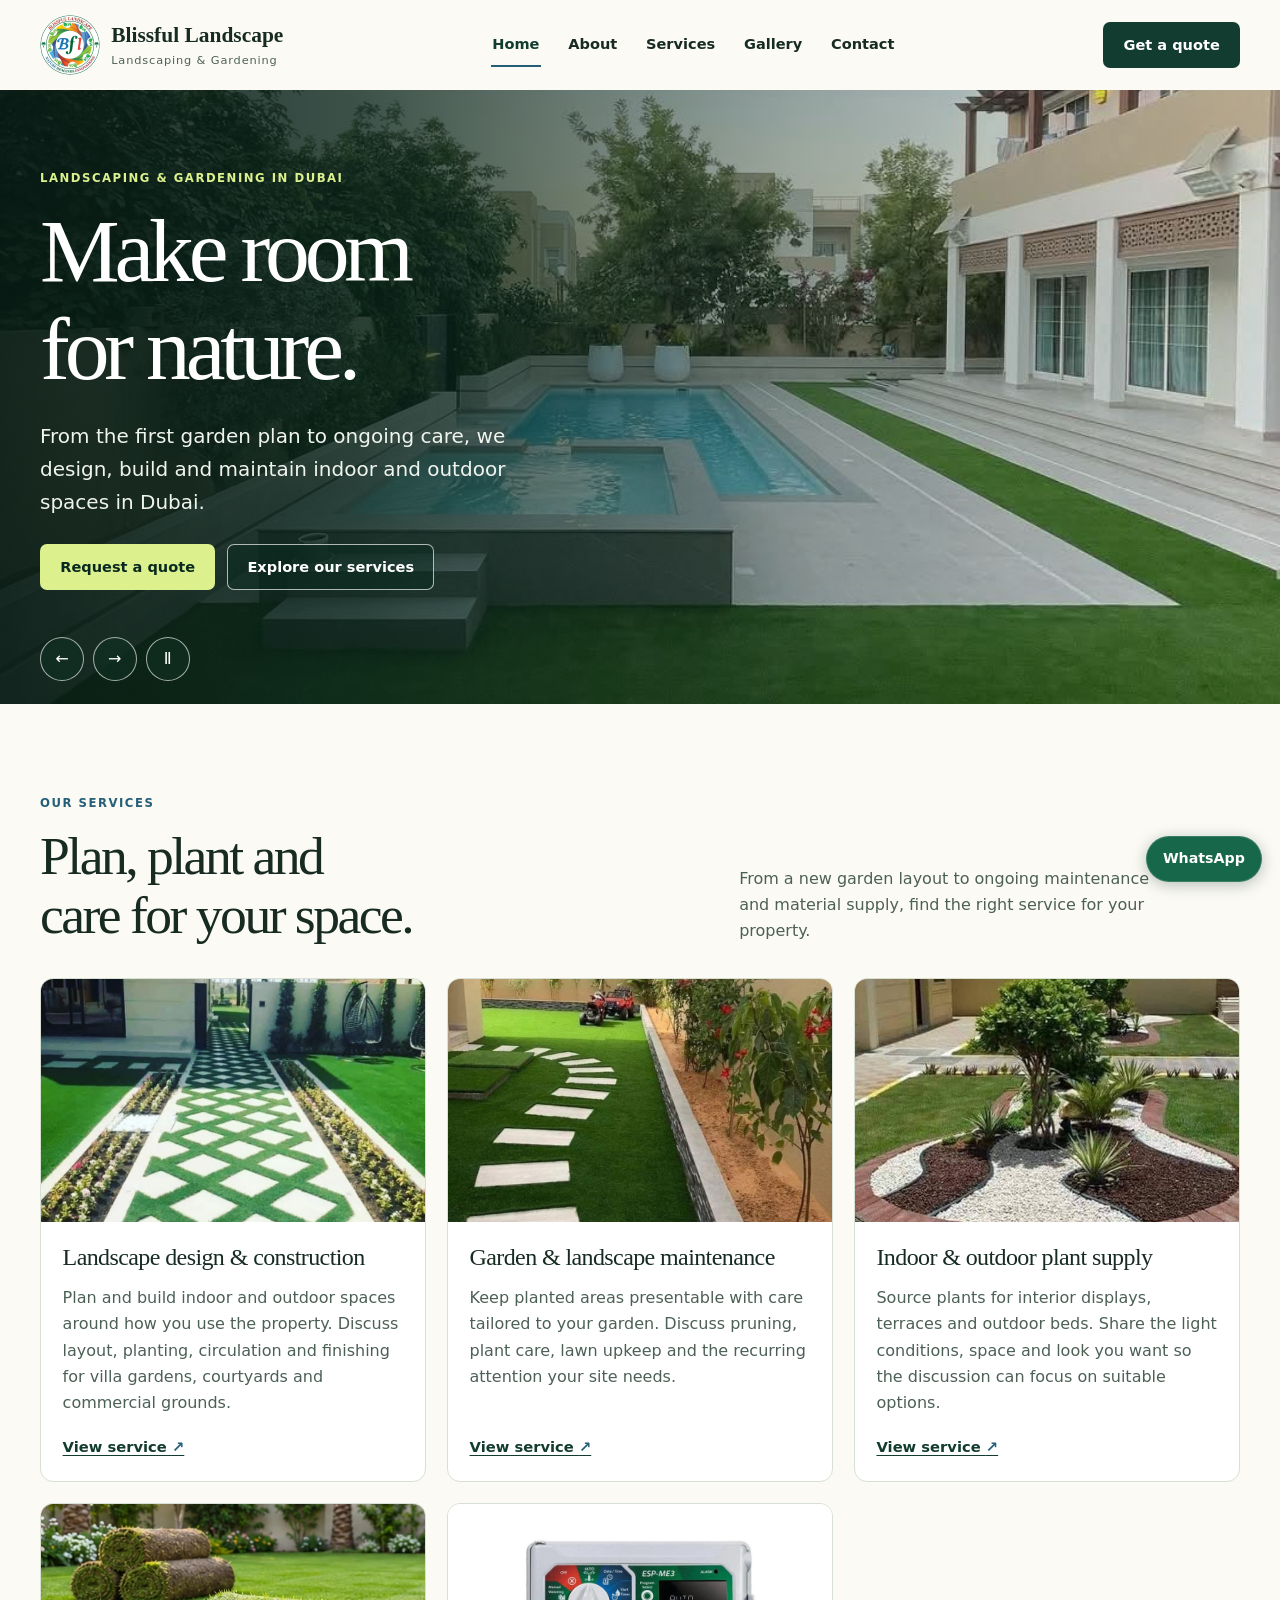
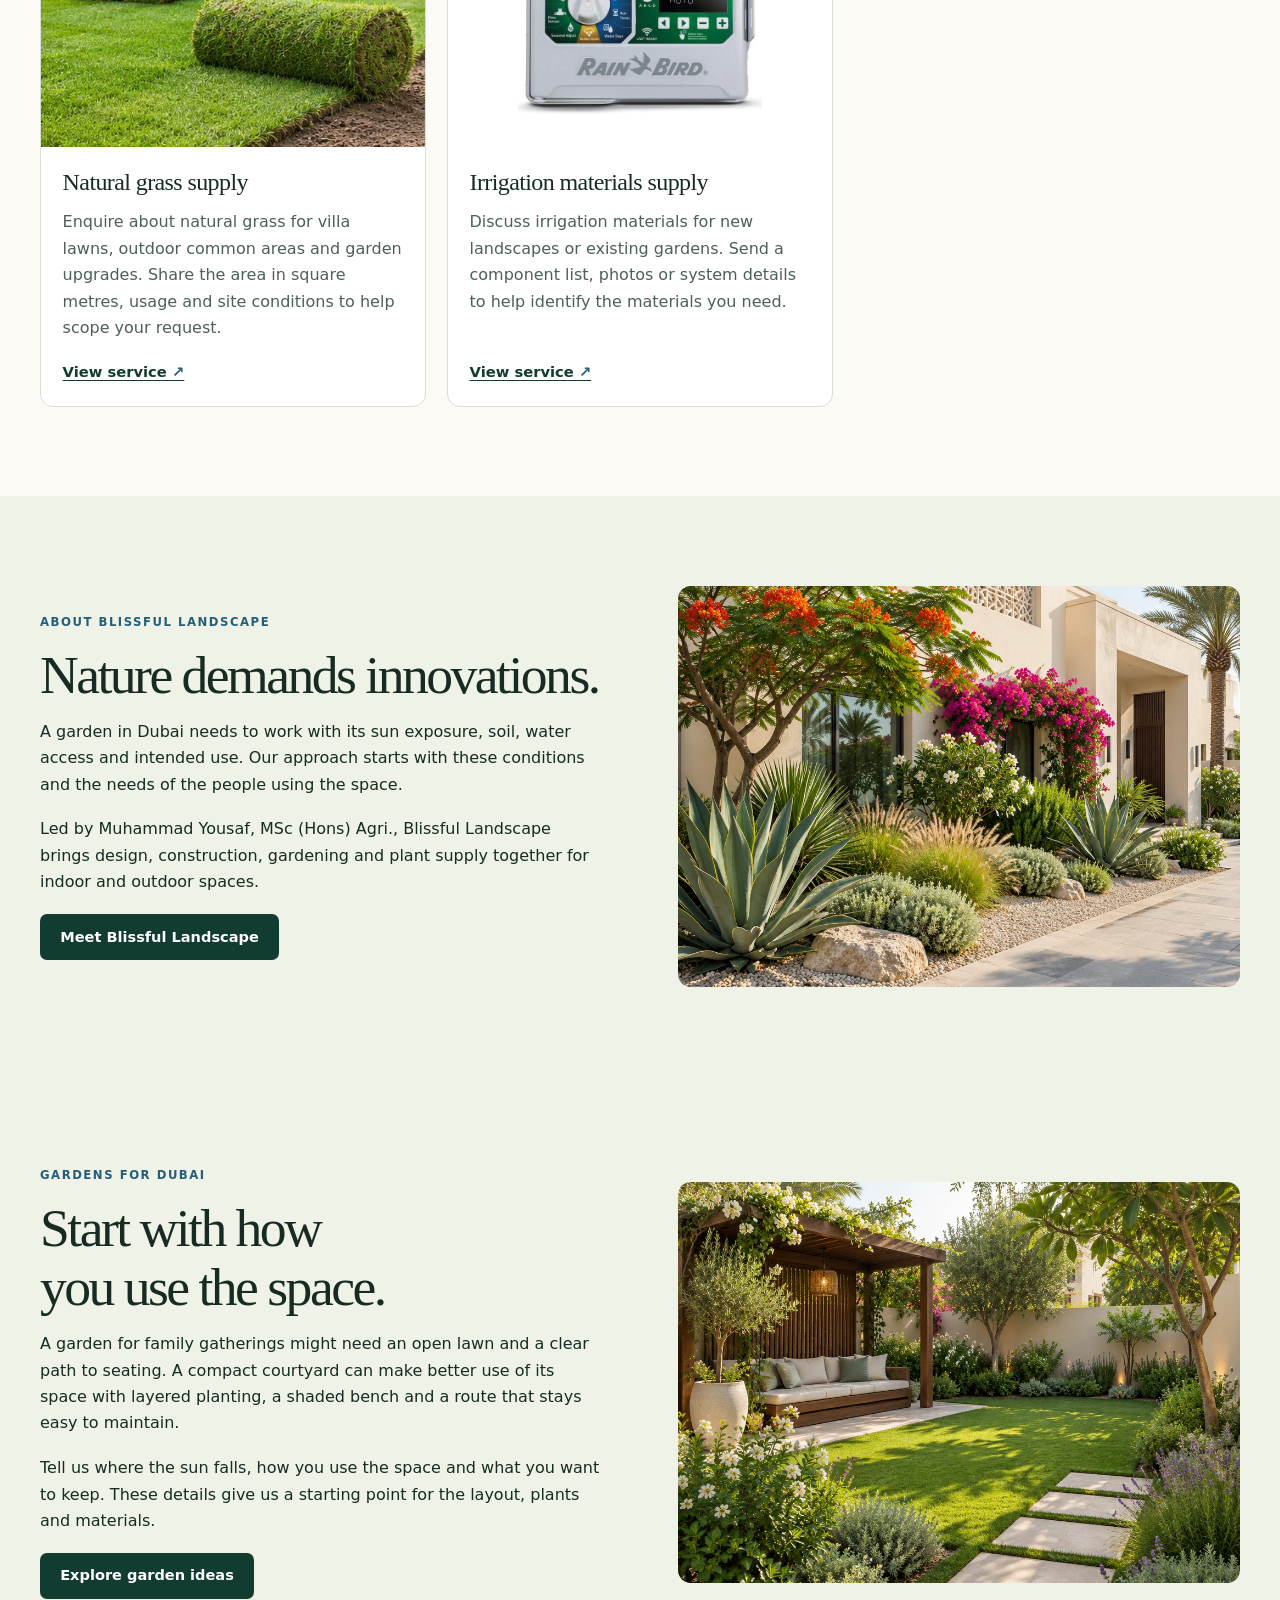
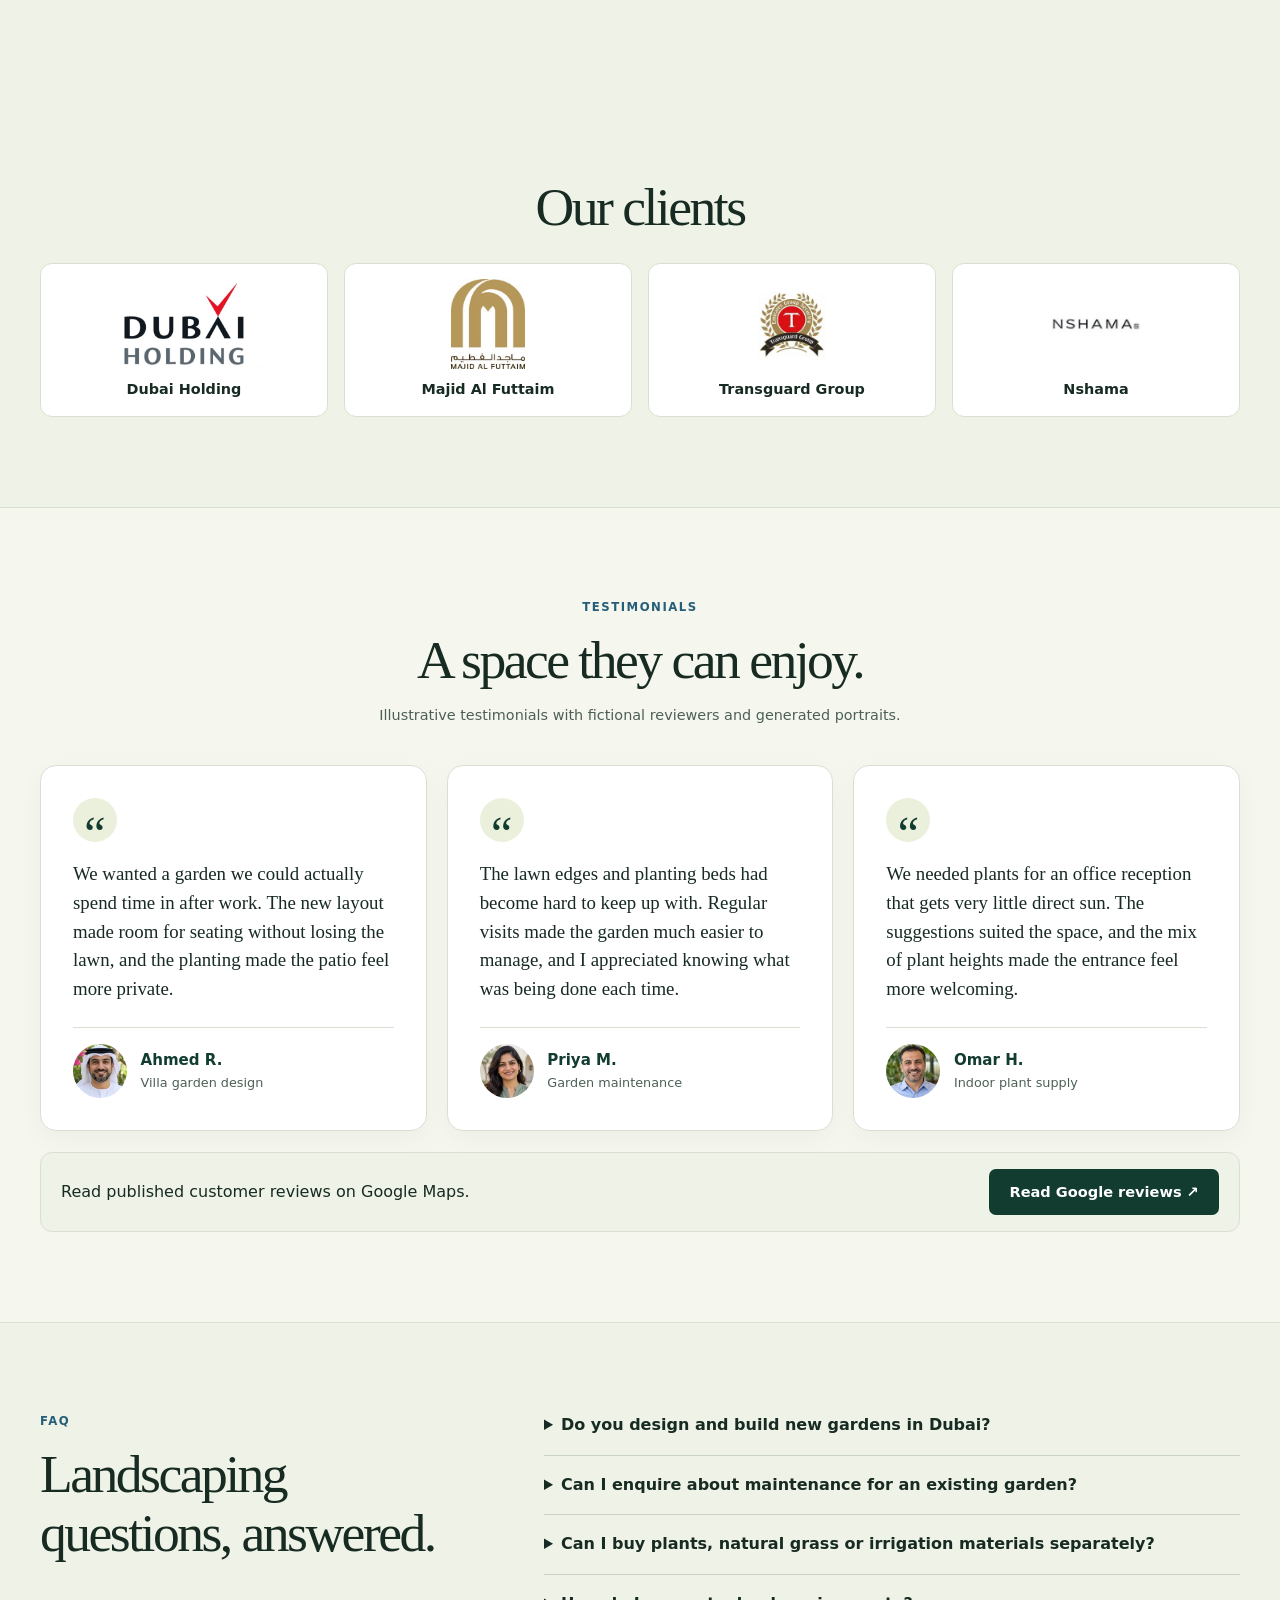
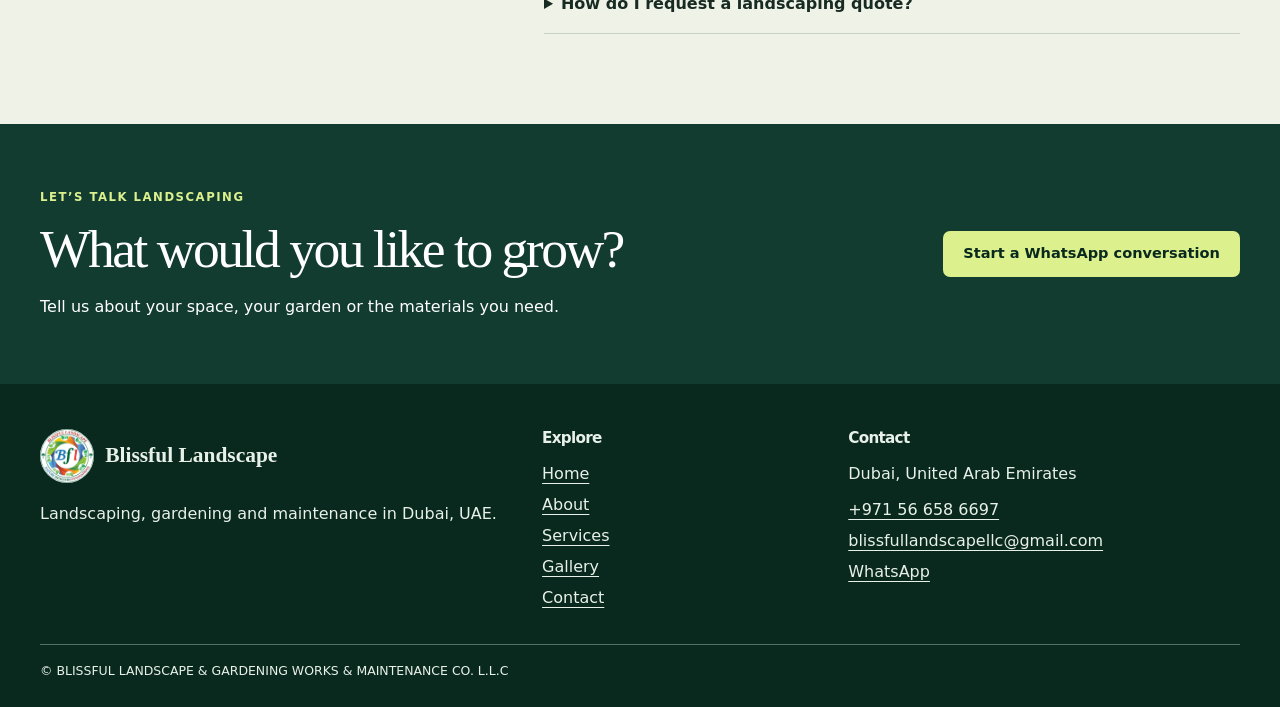
==== commit 99d83dd4: "Upload website files_website_dhdhbn" ====
--- a/index.html
+++ b/index.html
@@ -4,7 +4,7 @@
 <meta property="og:type" content="website"><meta property="og:title" content="Landscaping &amp; Garden Maintenance Dubai | Blissful Landscape"><meta property="og:description" content="Blissful Landscape designs, builds and maintains indoor and outdoor spaces in Dubai. Enquire about landscaping, plants, natural grass and irrigation materials."><meta property="og:url" content="https://www.blissfullandscape.com/"><meta property="og:image" content="https://www.blissfullandscape.com/assets/project-poolside.jpg"><meta name="twitter:card" content="summary_large_image">
 <link rel="icon" href="assets/icon.png"><link rel="stylesheet" href="assets/style.css"><script defer src="assets/main.js"></script><script type="application/ld+json">{"@context": "https://schema.org", "@type": "LocalBusiness", "@id": "https://www.blissfullandscape.com/#business", "name": "BLISSFUL LANDSCAPE & GARDENING WORKS & MAINTENANCE CO. L.L.C", "alternateName": "Blissful Landscape", "url": "https://www.blissfullandscape.com/", "logo": "https://www.blissfullandscape.com/assets/logo.webp", "telephone": "+971566586697", "email": "blissfullandscapellc@gmail.com", "address": {"@type": "PostalAddress", "addressLocality": "Dubai", "addressCountry": "AE"}, "areaServed": {"@type": "City", "name": "Dubai"}, "hasOfferCatalog": {"@type": "OfferCatalog", "name": "Landscaping services and supply", "itemListElement": [{"@type": "Offer", "itemOffered": {"@type": "Service", "name": "Landscape design & construction", "url": "https://www.blissfullandscape.com/services.html#landscape"}}, {"@type": "Offer", "itemOffered": {"@type": "Service", "name": "Garden & landscape maintenance", "url": "https://www.blissfullandscape.com/services.html#maintenance"}}, {"@type": "Offer", "itemOffered": {"@type": "Service", "name": "Indoor & outdoor plant supply", "url": "https://www.blissfullandscape.com/services.html#plants"}}, {"@type": "Offer", "itemOffered": {"@type": "Service", "name": "Natural grass supply", "url": "https://www.blissfullandscape.com/services.html#grass"}}, {"@type": "Offer", "itemOffered": {"@type": "Service", "name": "Irrigation materials supply", "url": "https://www.blissfullandscape.com/services.html#irrigation"}}]}}</script></head>
 <body><a class="skip" href="#main">Skip to content</a><header><div class="wrap header-inner"><a class="brand" href="index.html"><img src="assets/logo.webp" alt="" width="60" height="60"><span><strong>Blissful Landscape</strong><small>Landscaping &amp; Gardening</small></span></a><button type="button" class="menu" hidden aria-expanded="false" aria-controls="main-nav">Menu</button><nav id="main-nav" aria-label="Main navigation"><a href="index.html" aria-current="page">Home</a><a href="about.html">About</a><a href="services.html">Services</a><a href="gallery.html">Gallery</a><a href="contact.html">Contact</a></nav><a class="btn header-quote dark" href="contact.html">Get a quote</a></div></header>
-<main id="main"><section class="hero" aria-label="Landscaping highlights" aria-roledescription="carousel"><article class="slide"><img src="assets/project-poolside.jpg" alt="Villa pool terrace with a landscaped lawn and planted border" class="project-poolside" loading="eager" decoding="async"><div class="wrap slide-copy"><p class="eyebrow">Landscaping & gardening in Dubai</p><h1>Make room for nature.</h1><p>From the first garden plan to ongoing care, we design, build and maintain indoor and outdoor spaces in Dubai.</p><div class="actions"><a class="btn " href="contact.html">Request a quote</a><a class="btn outline" href="services.html">Explore our services</a></div></div></article><article class="slide" hidden><img src="assets/project-curved-path.jpg" alt="Curved stepping-stone path with pebble edging through a villa lawn" class="project-curved-path" loading="lazy" decoding="async"><div class="wrap slide-copy"><p class="eyebrow">Garden design & planting</p><h2>A garden made for everyday living.</h2><p>Create an inviting courtyard, a greener entrance or a planted space where people can spend time.</p><div class="actions"><a class="btn " href="contact.html">Request a quote</a><a class="btn outline" href="services.html">Explore our services</a></div></div></article><article class="slide" hidden><img src="assets/commercial.webp" alt="Landscaped commercial courtyard at golden hour" loading="lazy" decoding="async"><div class="wrap slide-copy"><p class="eyebrow">Landscape maintenance</p><h2>Keep your landscape looking its best.</h2><p>Talk to us about garden care, plant supply and natural grass for your property.</p><div class="actions"><a class="btn " href="contact.html">Request a quote</a><a class="btn outline" href="services.html">Explore our services</a></div></div></article><div class="wrap carousel-controls" hidden><button type="button" data-slide="prev" aria-label="Previous slide">←</button><button type="button" data-slide="next" aria-label="Next slide">→</button><button type="button" data-slide="pause" aria-label="Pause slideshow">Ⅱ</button></div></section><section class="section wrap"><div class="section-head"><div><p class="eyebrow">OUR SERVICES</p><h2>Plan, plant and care for your space.</h2></div><p>From a new garden layout to ongoing maintenance and material supply, find the right service for your property.</p></div><div class="cards"><article class="card"><img src="assets/landscape.webp" alt="Landscaped villa garden with palms and lawn" loading="lazy" decoding="async"><div><h3>Landscape design &amp; construction</h3><p>Plan and build indoor and outdoor spaces around how you use the property. Discuss layout, planting, circulation and finishing for villa gardens, courtyards and commercial grounds.</p><a class="arrow" href="services.html#landscape">View service <span aria-hidden="true">↗</span></a></div></article><article class="card"><img src="assets/maintenance.webp" alt="Maintained courtyard garden with a limestone path" loading="lazy" decoding="async"><div><h3>Garden &amp; landscape maintenance</h3><p>Keep planted areas presentable with care tailored to your garden. Discuss pruning, plant care, lawn upkeep and the recurring attention your site needs.</p><a class="arrow" href="services.html#maintenance">View service <span aria-hidden="true">↗</span></a></div></article><article class="card"><img src="assets/plants.webp" alt="Leafy indoor plants in textured floor pots" loading="lazy" decoding="async"><div><h3>Indoor &amp; outdoor plant supply</h3><p>Source plants for interior displays, terraces and outdoor beds. Share the light conditions, space and look you want so the discussion can focus on suitable options.</p><a class="arrow" href="services.html#plants">View service <span aria-hidden="true">↗</span></a></div></article><article class="card"><img src="assets/grass.webp" alt="Rolls of natural turf beside a garden lawn" loading="lazy" decoding="async"><div><h3>Natural grass supply</h3><p>Enquire about natural grass for villa lawns, outdoor common areas and garden upgrades. Share the area in square metres, usage and site conditions to help scope your request.</p><a class="arrow" href="services.html#grass">View service <span aria-hidden="true">↗</span></a></div></article><article class="card"><img src="assets/irrigation.webp" alt="Drip irrigation tubing beside garden plants" loading="lazy" decoding="async"><div><h3>Irrigation materials supply</h3><p>Discuss irrigation materials for new landscapes or existing gardens. Send a component list, photos or system details to help identify the materials you need.</p><a class="arrow" href="services.html#irrigation">View service <span aria-hidden="true">↗</span></a></div></article></div></section>
+<main id="main"><section class="hero" aria-label="Landscaping highlights" aria-roledescription="carousel"><article class="slide"><img src="assets/project-poolside.jpg" alt="Villa pool terrace with a landscaped lawn and planted border" class="project-poolside" loading="eager" decoding="async"><div class="wrap slide-copy"><p class="eyebrow">Landscaping & gardening in Dubai</p><h1>Make room for nature.</h1><p>From the first garden plan to ongoing care, we design, build and maintain indoor and outdoor spaces in Dubai.</p><div class="actions"><a class="btn " href="contact.html">Request a quote</a><a class="btn outline" href="services.html">Explore our services</a></div></div></article><article class="slide" hidden><img src="assets/project-curved-path.jpg" alt="Curved stepping-stone path with pebble edging through a villa lawn" class="project-curved-path" loading="lazy" decoding="async"><div class="wrap slide-copy"><p class="eyebrow">Garden design & planting</p><h2>A garden made for everyday living.</h2><p>Create an inviting courtyard, a greener entrance or a planted space where people can spend time.</p><div class="actions"><a class="btn " href="contact.html">Request a quote</a><a class="btn outline" href="services.html">Explore our services</a></div></div></article><article class="slide" hidden><img src="assets/commercial.webp" alt="Landscaped commercial courtyard at golden hour" loading="lazy" decoding="async"><div class="wrap slide-copy"><p class="eyebrow">Landscape maintenance</p><h2>Keep your landscape looking its best.</h2><p>Talk to us about garden care, plant supply and natural grass for your property.</p><div class="actions"><a class="btn " href="contact.html">Request a quote</a><a class="btn outline" href="services.html">Explore our services</a></div></div></article><div class="wrap carousel-controls" hidden><button type="button" data-slide="prev" aria-label="Previous slide">←</button><button type="button" data-slide="next" aria-label="Next slide">→</button><button type="button" data-slide="pause" aria-label="Pause slideshow">Ⅱ</button></div></section><section class="section wrap"><div class="section-head"><div><p class="eyebrow">OUR SERVICES</p><h2>Plan, plant and care for your space.</h2></div><p>From a new garden layout to ongoing maintenance and material supply, find the right service for your property.</p></div><div class="cards"><article class="card"><img src="assets/project-geometric-walkway.jpg" alt="Client project with geometric paving and landscaped villa borders" loading="lazy" decoding="async"><div><h3>Landscape design &amp; construction</h3><p>Plan and build indoor and outdoor spaces around how you use the property. Discuss layout, planting, circulation and finishing for villa gardens, courtyards and commercial grounds.</p><a class="arrow" href="services.html#landscape">View service <span aria-hidden="true">↗</span></a></div></article><article class="card"><img src="assets/project-stepping-stones.jpg" alt="Client garden with stepping stones and a maintained planting border" loading="lazy" decoding="async"><div><h3>Garden &amp; landscape maintenance</h3><p>Keep planted areas presentable with care tailored to your garden. Discuss pruning, plant care, lawn upkeep and the recurring attention your site needs.</p><a class="arrow" href="services.html#maintenance">View service <span aria-hidden="true">↗</span></a></div></article><article class="card"><img src="assets/project-gravel-beds.jpg" alt="Client garden with outdoor shrubs and ornamental plants in a gravel bed" loading="lazy" decoding="async"><div><h3>Indoor &amp; outdoor plant supply</h3><p>Source plants for interior displays, terraces and outdoor beds. Share the light conditions, space and look you want so the discussion can focus on suitable options.</p><a class="arrow" href="services.html#plants">View service <span aria-hidden="true">↗</span></a></div></article><article class="card"><img src="assets/grass.webp" alt="Rolls of natural turf beside a garden lawn" loading="lazy" decoding="async"><div><h3>Natural grass supply</h3><p>Enquire about natural grass for villa lawns, outdoor common areas and garden upgrades. Share the area in square metres, usage and site conditions to help scope your request.</p><a class="arrow" href="services.html#grass">View service <span aria-hidden="true">↗</span></a></div></article><article class="card"><img src="assets/rain-bird-esp-me3.jpg" alt="Client-supplied photo of a Rain Bird ESP-ME3 irrigation controller" class="product-photo" loading="lazy" decoding="async"><div><h3>Irrigation materials supply</h3><p>Discuss irrigation materials for new landscapes or existing gardens. Send a component list, photos or system details to help identify the materials you need.</p><a class="arrow" href="services.html#irrigation">View service <span aria-hidden="true">↗</span></a></div></article></div></section>
 <section class="section band"><div class="wrap split editorial"><div><p class="eyebrow">ABOUT BLISSFUL LANDSCAPE</p><h2>Nature demands innovations.</h2><p>A garden in Dubai needs to work with its sun exposure, soil, water access and intended use. Our approach starts with these conditions and the needs of the people using the space.</p><p>Led by Muhammad Yousaf, MSc (Hons) Agri., Blissful Landscape brings design, construction, gardening and plant supply together for indoor and outdoor spaces.</p><a class="btn dark" href="about.html">Meet Blissful Landscape</a></div><img src="assets/home-villa-planting.webp" alt="Layered planting and ornamental gravel outside a contemporary villa" loading="lazy" decoding="async"></div></section>
 <section class="section band"><div class="wrap split editorial">
     <div><p class="eyebrow">GARDENS FOR DUBAI</p><h2>Start with how you use the space.</h2><p>A garden for family gatherings might need an open lawn and a clear path to seating. A compact courtyard can make better use of its space with layered planting, a shaded bench and a route that stays easy to maintain.</p><p>Tell us where the sun falls, how you use the space and what you want to keep. These details give us a starting point for the layout, plants and materials.</p><a class="btn dark" href="gallery.html">Explore garden ideas</a></div><img src="assets/home-family-courtyard.webp" alt="Shaded bench and planted borders around a courtyard lawn" loading="lazy" decoding="async">
